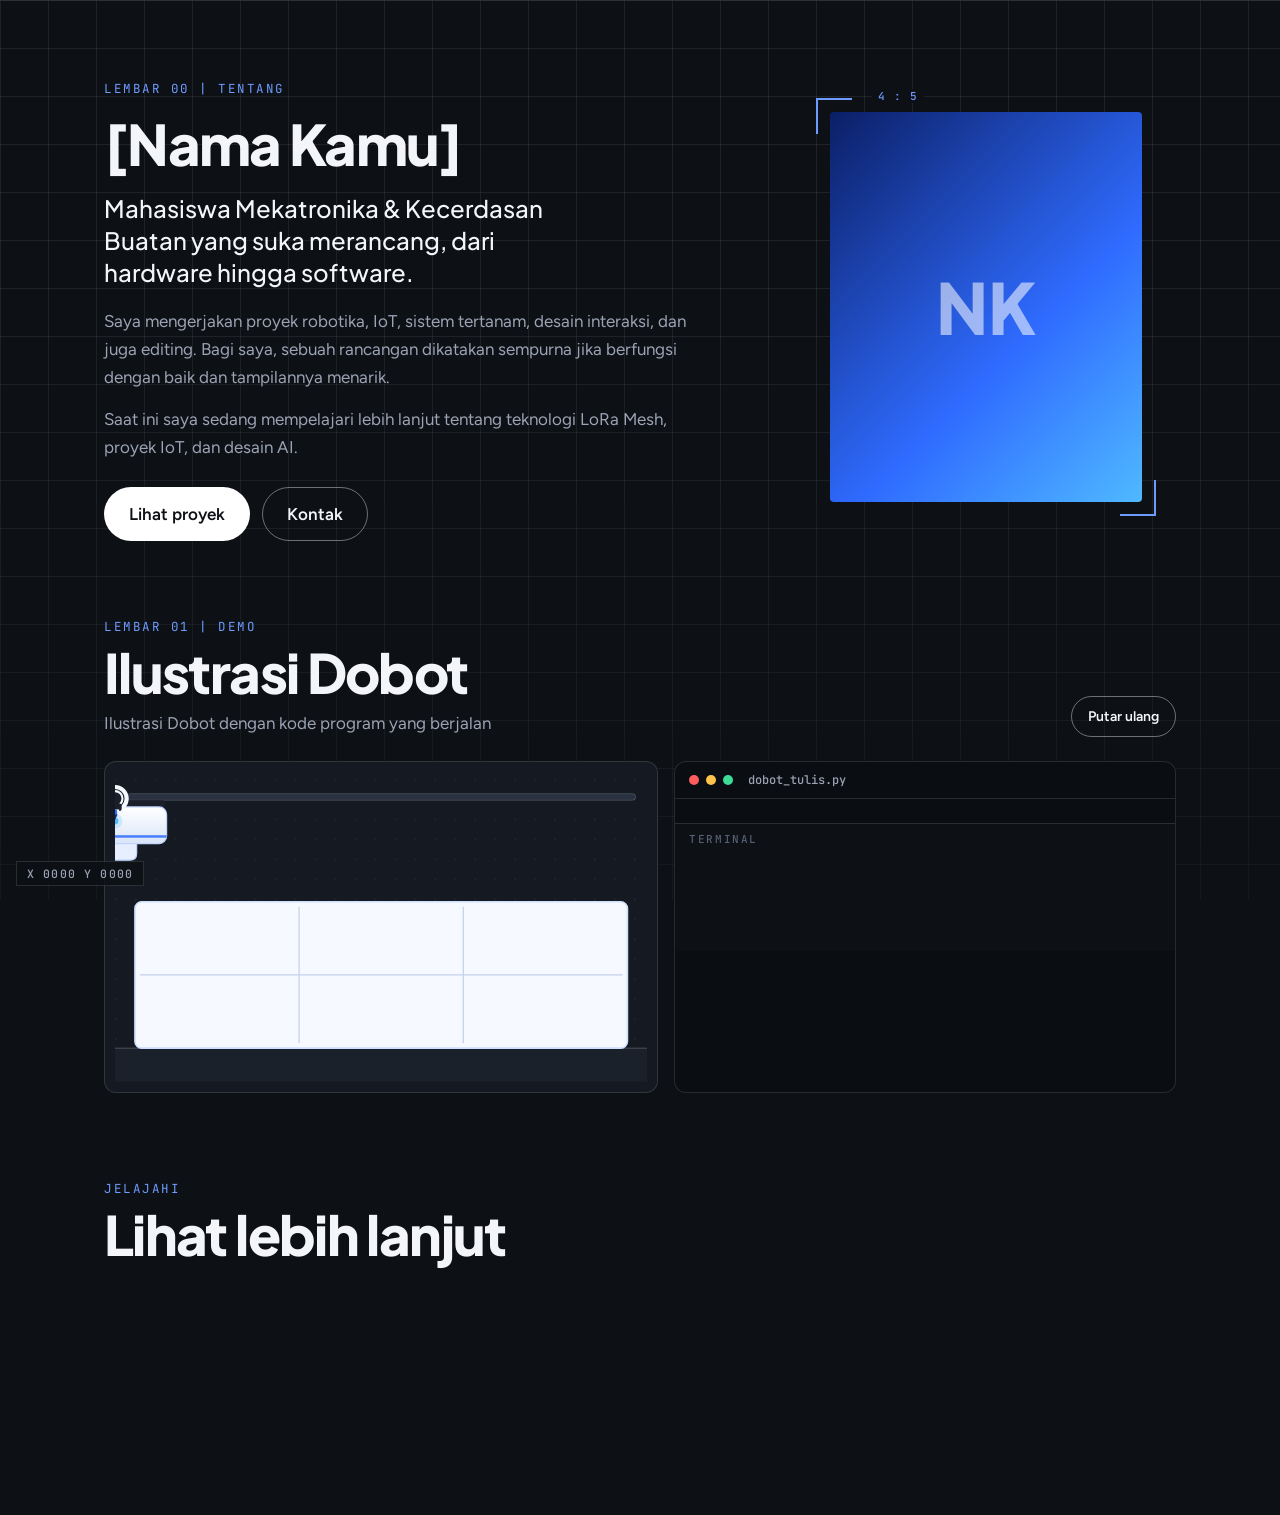
==== index.html @ f5ede6b2 "Add initial HTML structure for portfolio site" ====
<!DOCTYPE html>
<html lang="id">
<head>
<meta charset="utf-8">
<meta name="viewport" content="width=device-width, initial-scale=1">
<meta name="theme-color" content="#0D1015">
<title>Dwiky Jerryan Koryanto Muhammad | Portofolio Mekatronika & Kecerdasan Buatan</title>
<meta name="description" content="Portofolio pribadi mahasiswa Mekatronika dan Kecerdasan Buatan: robotika, IoT, sistem tertanam, dan desain interaksi.">
<link rel="preconnect" href="https://fonts.googleapis.com">
<link rel="preconnect" href="https://fonts.gstatic.com" crossorigin>
<link href="https://fonts.googleapis.com/css2?family=Plus+Jakarta+Sans:wght@500;700;800&family=Figtree:wght@400;500;600&family=JetBrains+Mono:wght@400;500&family=Caveat:wght@500;700&display=swap" rel="stylesheet">
<link rel="stylesheet" href="style.css?v=4">
</head>
<body data-page="home" data-title="Portofolio Mekatronika & Kecerdasan Buatan">
<div class="gridlit" id="gridlit" aria-hidden="true"></div>
<div class="glow" id="glow" aria-hidden="true"></div>

<nav class="nav" id="nav"></nav>

<main>
  <header class="wrap hero" id="top">
    <div>
      <span class="mono">Lembar 00 | Tentang</span>
      <h1 id="hName">[Nama Kamu]</h1>
      <p class="tag">Mahasiswa Mekatronika & Kecerdasan Buatan yang suka merancang, dari hardware hingga software.</p>
      <p class="d">Saya mengerjakan proyek robotika, IoT, sistem tertanam, desain interaksi, dan juga editing. Bagi saya, sebuah rancangan dikatakan sempurna jika berfungsi dengan baik dan tampilannya menarik.</p>
      <p class="d">Saat ini saya sedang mempelajari lebih lanjut tentang teknologi LoRa Mesh, proyek IoT, dan desain AI.</p>
      <div class="btns">
        <a class="b w" href="proyek.html">Lihat proyek</a>
        <a class="b o" href="#kontak">Kontak</a>
        <a class="b o" id="cvBtn" href="#" hidden>Unduh CV</a>
      </div>
    </div>
    <div class="frame">
      <!-- Foto: simpan sebagai foto.jpg -->
      <div class="pic">NK</div>
      <span class="dim t">4 : 5</span>
    </div>
  </header>
  <dl class="sr" id="info" aria-label="Ringkasan profil"></dl>

  <section class="wrap" id="demo" style="padding-top:0">
    <div class="sh">
      <div><span class="mono">Lembar 01 | Demo</span><h2>Ilustrasi Dobot</h2>
      <p class="sub">Ilustrasi Dobot dengan kode program yang berjalan</p></div>
      <div class="acts">
        <button class="b o" type="button" data-m="write">Putar ulang</button>
      </div>
    </div>
    <div class="demo">
      <div class="scene">
        <svg id="sc" viewBox="0 -32 640 372" role="img" aria-label="Animasi Dobot putih-biru di bagian atas yang menurunkan pena dan menulis ringkasan profil pada papan berisi enam kotak">
          <defs id="df"><pattern id="dots" width="24" height="24" patternUnits="userSpaceOnUse"><circle cx="1" cy="1" r="1" fill="rgba(255,255,255,.08)"/></pattern><linearGradient id="bw" x1="0" y1="0" x2="0" y2="1"><stop offset="0" stop-color="#FFFFFF"/><stop offset="1" stop-color="#D9E4F8"/></linearGradient><linearGradient id="aw" x1="0" y1="0" x2="0" y2="1"><stop offset="0" stop-color="#FFFFFF"/><stop offset="1" stop-color="#DCE6F8"/></linearGradient></defs>
          <rect y="-32" width="640" height="332" fill="url(#dots)"/>
          <rect y="300" width="640" height="40" fill="#1B212B"/>
          <line x1="0" y1="300" x2="640" y2="300" stroke="rgba(255,255,255,.28)"/>
          <!-- papan 3 x 2 -->
          <rect x="24" y="124" width="592" height="176" rx="8" fill="#F6F9FF" stroke="#CFE0FF" stroke-width="2"/>
          <path d="M221.3 130V294M418.7 130V294M30 212H610" stroke="#C3D1EC" stroke-width="1.5" fill="none"/>
          <g id="board"></g>
          <!-- Dobot -->
          <rect x="14" y="-6" width="612" height="8" rx="4" fill="#2A3140" stroke="rgba(255,255,255,.18)"/>
          <g id="bd">
            <rect x="-60" y="2" width="120" height="10" rx="3" fill="#1B1F2A"/>
            <rect x="-62" y="10" width="124" height="44" rx="9" fill="url(#bw)" stroke="#BFD5FF" stroke-width="1.5"/>
            <rect x="-62" y="44" width="124" height="3" fill="#2F6BFF" opacity=".85"/>
            <circle cx="0" cy="27" r="4" fill="#4FB9FF"/><circle cx="0" cy="27" r="9" fill="#4FB9FF" opacity=".22"/>
            <path d="M-26 54 H26 V66 Q26 74 18 74 H-18 Q-26 74 -26 66 Z" fill="#E6EEFF" stroke="#BFD5FF" stroke-width="1.5"/>
          </g>
          <g id="arm">
            <line id="a1o" stroke="#AFC4EE" stroke-width="28" stroke-linecap="round"/>
            <line id="a1w" stroke="url(#aw)" stroke-width="24" stroke-linecap="round"/>
            <line id="a1k" stroke="#1B1F2A" stroke-width="9" stroke-linecap="round"/>
            <line id="a2o" stroke="#AFC4EE" stroke-width="26" stroke-linecap="round"/>
            <line id="a2w" stroke="url(#aw)" stroke-width="22" stroke-linecap="round"/>
            <line id="a2k" stroke="#1B1F2A" stroke-width="8" stroke-linecap="round"/>
            <g id="h0"><circle r="15" fill="#1B1F2A" stroke="#F4F8FF" stroke-width="3"/><circle r="5" fill="#2F6BFF"/></g>
            <g id="h1"><circle r="13" fill="#1B1F2A" stroke="#F4F8FF" stroke-width="3"/><circle r="4.5" fill="#2F6BFF"/></g>
          </g>
          <g id="tl">
            <circle r="9" fill="#1B1F2A" stroke="#F4F8FF" stroke-width="2.5"/>
            <rect x="-8" y="6" width="16" height="9" rx="2.5" fill="#1B1F2A"/>
            <rect x="-5" y="13" width="10" height="3" fill="#F4F8FF"/>
            <line x1="0" y1="15" x2="0" y2="19" stroke="#2F6BFF" stroke-width="5" stroke-linecap="round"/>
            <path d="M-3 19 L3 19 L0 26 Z" fill="#12307F"/>
          </g>
        </svg>
      </div>
      <div class="win">
        <div class="wh"><i></i><i></i><i></i><span id="fn">dobot_tulis.py</span></div>
        <pre class="src" id="src" aria-label="Contoh program Dobot"></pre>
        <div class="logh">TERMINAL</div>
        <div class="log" id="lg"></div>
      </div>
    </div>
  </section>

  <section class="wrap" id="jelajah">
    <span class="mono">Jelajahi</span>
    <h2 style="margin-bottom:24px">Lihat lebih lanjut</h2>
    <div class="tzs" id="tz"></div>
  </section>
</main>

<div class="band" id="kontak"></div>
<footer id="foot"></footer>

<div class="xy" id="xy">X 0000  Y 0000</div>

<script src="data.js?v=3"></script>
<script src="app.js?v=4"></script>
</body>
</html>
---- style.css ----
/* Warna */
:root{
  --bg:#0D1015; --panel:#151A22; --panel2:#1B212B; --line:rgba(255,255,255,.12);
  --ink:#F3F5F9; --muted:#9BA3B4; --accent:#6E9BFF;
  --grad:linear-gradient(135deg,#0B1F66,#2F6BFF 60%,#4FB9FF);
  --head:"Plus Jakarta Sans",system-ui,-apple-system,"Segoe UI",sans-serif; --body:"Figtree",system-ui,-apple-system,"Segoe UI",Roboto,sans-serif;
  --mono:"JetBrains Mono",ui-monospace,Menlo,Consolas,monospace;
}
*{box-sizing:border-box}
html{scroll-behavior:smooth;background:var(--bg)}
body{margin:0;color:var(--ink);font:400 17px/1.65 var(--body);background:var(--bg);position:relative}
body::before{content:"";position:fixed;inset:0;pointer-events:none;background-image:linear-gradient(rgba(255,255,255,.075) 1px,transparent 1px),linear-gradient(90deg,rgba(255,255,255,.075) 1px,transparent 1px);background-size:48px 48px;-webkit-mask-image:linear-gradient(#000 35%,rgba(0,0,0,.45));mask-image:linear-gradient(#000 35%,rgba(0,0,0,.45))}
body.lock{overflow:hidden}
a{color:inherit}
button{font:inherit;color:inherit;cursor:pointer}
:focus-visible{outline:3px solid var(--accent);outline-offset:3px;border-radius:4px}
.wrap{position:relative;max-width:1120px;margin:0 auto;padding:0 24px}
.mono{font-family:var(--mono);font-size:12.5px;letter-spacing:.12em;text-transform:uppercase;color:var(--accent)}

/* Navigasi */
.nav{position:sticky;top:0;z-index:20;backdrop-filter:blur(10px);background:rgba(13,16,21,.75);border-bottom:1px solid var(--line)}
.nav .wrap{display:flex;align-items:center;gap:26px;height:62px}
.logo{font:800 1.25rem var(--head);text-decoration:none}
.nav .l{margin-left:auto;display:flex;align-items:center;gap:22px;font-size:14.5px}
.nav .l a{text-decoration:none;color:var(--muted)}
.nav .l a:hover{color:#fff}

/* Tentang */
.hero{display:grid;grid-template-columns:1.25fr .75fr;gap:56px;align-items:center;padding-top:72px;padding-bottom:70px}
.hero h1{font:800 clamp(1.9rem,4.4vw,3.5rem)/1.08 var(--head);letter-spacing:-.03em;overflow-wrap:anywhere;margin:12px 0 18px}
.hero .tag{font:500 clamp(1.15rem,2.2vw,1.5rem)/1.35 var(--head);margin:0 0 18px;max-width:20em}
.hero p.d{color:var(--muted);max-width:36em;margin:0 0 14px}
.btns{display:flex;gap:12px;flex-wrap:wrap;margin-top:26px}
.b{display:inline-block;padding:12px 24px;border-radius:99px;font-weight:600;text-decoration:none;border:1.5px solid transparent}
.b.w{background:#fff;color:#0D1015}
.b.o{border-color:rgba(255,255,255,.4)}
.b:hover{filter:brightness(.9)}
.frame{position:relative;justify-self:center;width:min(100%,340px);padding:14px}
.frame::before,.frame::after{content:"";position:absolute;width:34px;height:34px;border:2px solid var(--accent)}
.frame::before{top:0;left:0;border-right:0;border-bottom:0}
.frame::after{bottom:0;right:0;border-left:0;border-top:0}
.pic{aspect-ratio:4/5;border-radius:4px;background:var(--img,none) center/cover,var(--grad);display:grid;place-items:center;font:800 4.4rem var(--head);color:rgba(255,255,255,.55)}
.dim{position:absolute;font:500 11px var(--mono);letter-spacing:.1em;color:var(--accent);background:var(--bg);padding:0 6px}
.dim.t{top:-9px;left:56px}

/* Ringkasan */
.tb{display:grid;grid-template-columns:repeat(3,1fr);border:1px solid var(--line);margin:0 0 90px;background:var(--panel)}
.tb div{padding:14px 18px;border-right:1px solid var(--line);border-bottom:1px solid var(--line)}
.tb div:nth-child(3n){border-right:0}
.tb div:nth-last-child(-n+3){border-bottom:0}
.tb small{display:block;font:500 11px var(--mono);letter-spacing:.14em;color:var(--accent);text-transform:uppercase}
.tb span{font-weight:500}

section{padding-top:96px}
.sh{display:flex;flex-wrap:wrap;align-items:flex-end;justify-content:space-between;gap:16px;margin-bottom:24px}
h2{font:800 clamp(2.1rem,5vw,3.4rem)/1 var(--head);letter-spacing:-.03em;margin:6px 0 0}
.sub{color:var(--muted);margin:10px 0 0;max-width:34em}

/* Proyek: kotak maksimal 4 kolom */
.grid{display:grid;grid-template-columns:repeat(4,1fr);gap:16px}
.card{display:flex;flex-direction:column;text-align:left;padding:0;background:var(--panel);border:1px solid var(--line);border-radius:10px;overflow:hidden;transition:border-color .2s,transform .2s,box-shadow .2s}
.card:hover,.card:focus-visible{border-color:var(--accent);transform:translateY(-4px);box-shadow:0 16px 32px -16px rgba(0,0,0,.8)}
.th{position:relative;aspect-ratio:4/3;background:var(--img,none) center/cover,var(--panel2);border-bottom:1px solid var(--line);overflow:hidden}
.th.no{background:repeating-linear-gradient(45deg,var(--panel2) 0 10px,#171C25 10px 20px)}
.th.no::after{content:attr(data-n);position:absolute;right:12px;bottom:-4px;font:800 4.2rem/1 var(--head);color:rgba(255,255,255,.08)}
.cb{padding:16px 16px 18px;display:flex;flex-direction:column;gap:2px;flex:1}
.cb .c{font:500 11.5px var(--mono);letter-spacing:.12em;text-transform:uppercase;color:var(--accent)}
.cb .h{font:700 1.2rem/1.25 var(--head);letter-spacing:-.01em}
.cb .sb{color:var(--muted);font-size:14.5px}
.cb .k{margin-top:auto;padding-top:12px;font:500 11.5px var(--mono);letter-spacing:.08em;text-transform:uppercase;color:var(--muted)}


button.b{background:none;color:inherit;cursor:pointer}

/* Dobot */
.demo{display:grid;grid-template-columns:1.05fr .95fr;gap:16px;align-items:stretch}
.scene{background:var(--panel);border:1px solid var(--line);border-radius:12px;padding:10px;display:flex}
.scene svg{display:block;width:100%;height:auto;align-self:center}
.lbl{font:500 10px var(--mono);letter-spacing:.14em;fill:#6B7589}
.win{display:flex;flex-direction:column;background:#0A0D12;border:1px solid var(--line);border-radius:12px;overflow:hidden;min-width:0}
.wh{display:flex;align-items:center;gap:7px;padding:10px 14px;border-bottom:1px solid var(--line);font:500 12px var(--mono);color:var(--muted)}
.wh i{width:10px;height:10px;border-radius:50%;display:block}
.wh i:nth-child(1){background:#FF5D5D}.wh i:nth-child(2){background:#FFC24B}.wh i:nth-child(3){background:#3DDC97}
.wh span{margin-left:8px}
.src{margin:0;padding:12px 0;font:400 12px/1.8 var(--mono);color:#D9DEE9;overflow-x:auto;counter-reset:n;white-space:pre}
.ln{display:block;padding-right:14px;border-left:3px solid transparent;transition:background .2s}
.ln::before{counter-increment:n;content:counter(n);display:inline-block;width:2.4em;text-align:right;margin-right:1em;color:#566075}
.ln.on{background:rgba(47,107,255,.2);border-left-color:#4F86FF}
.ln .k{color:#FF8A6B}.ln .s{color:#7EE0A5}.ln .n{color:#FFD166}.ln .c{color:#6B7589}
.logh{border-top:1px solid var(--line);padding:8px 14px 0;font:500 11px var(--mono);letter-spacing:.14em;color:#566075;background:#0D1015}
.log{padding:2px 14px 12px;font:400 12.5px/1.65 var(--mono);color:#7EE0A5;min-height:8.4em;background:#0D1015;white-space:pre-wrap}
.sr{position:absolute;width:1px;height:1px;margin:0;overflow:hidden;clip:rect(0 0 0 0);white-space:nowrap}
.acts{display:flex;gap:8px;flex-wrap:wrap}
.acts .b{padding:8px 16px;font-size:14px}
.lab{font:500 11px var(--mono);letter-spacing:.12em;fill:#2F6BFF}
.val{font:700 24px "Caveat",cursive;fill:#12307F}
.demo{margin-bottom:80px}
@media (max-width:900px){.demo{grid-template-columns:1fr}}

/* Skill software */
.skills{display:grid;grid-template-columns:repeat(4,1fr);gap:12px}
.skill{display:flex;gap:12px;align-items:center;background:var(--panel);border:1px solid var(--line);border-radius:8px;padding:14px;transition:border-color .2s}
.skill:hover{border-color:var(--accent)}
.ic{flex:none;width:46px;height:46px;border-radius:10px;background:#F1F3F8;display:grid;place-items:center;font:700 13px var(--mono);color:#1A2030;overflow:hidden}
.ic svg{width:32px;height:32px;display:block}
.skill b{display:block;font-weight:600;font-size:15px;line-height:1.3}
.skill span{display:block;color:var(--muted);font-size:13px;line-height:1.35}

/* Sertifikat */
.certs{display:grid;grid-template-columns:repeat(auto-fit,minmax(240px,1fr));gap:14px}
.cert{display:flex;flex-direction:column;gap:2px;padding:18px;border:1px solid var(--line);border-radius:8px;background:var(--panel);text-decoration:none;transition:border-color .2s,transform .2s}
.cert:hover{border-color:var(--accent);transform:translateY(-3px)}
.cert b{font:700 1.1rem/1.3 var(--head)}
.cert span{color:var(--muted);font-size:15px}
.filt{display:flex;flex-wrap:wrap;gap:8px;margin:0 0 20px}
.filt button{font:500 13px var(--mono);letter-spacing:.04em;padding:8px 14px;border-radius:999px;border:1px solid var(--line);background:transparent;color:var(--muted);cursor:pointer;transition:all .2s}
.filt button:hover{border-color:var(--accent);color:#fff}
.filt button.on{background:var(--accent);border-color:var(--accent);color:#06142e}
.filt button i{font-style:normal;opacity:.65;margin-left:6px}
div.cert{cursor:default}div.cert:hover{transform:none}
.cert .th{aspect-ratio:4/3;margin:-18px -18px 14px;border-radius:8px 8px 0 0;overflow:hidden;background:#0A0D12;border-bottom:1px solid var(--line);display:grid;place-items:center}
.cert .th img{width:100%;height:100%;object-fit:contain;display:block;transition:transform .3s}
.cert:hover .th img{transform:scale(1.04)}
.lb{position:fixed;inset:0;z-index:100;display:none;place-items:center;padding:24px;background:rgba(5,7,10,.88);cursor:zoom-out}
.lb.on{display:grid}
.lb img{max-width:100%;max-height:88vh;border-radius:8px;box-shadow:0 20px 60px rgba(0,0,0,.6)}
.lb a{position:absolute;bottom:20px;left:50%;transform:translateX(-50%);color:#fff;font:500 13px var(--mono);letter-spacing:.08em;text-decoration:underline}
.cert em{font:500 12px var(--mono);font-style:normal;color:var(--accent);margin-top:10px;letter-spacing:.08em}

/* Kontak */
.band{margin:100px auto 0;max-width:1120px;padding:0 24px}
.band .in{border-radius:20px;background:var(--grad);padding:64px 32px;text-align:center}
.band h2{margin:0 auto 12px;max-width:14em;font-size:clamp(1.75rem,7vw,3.4rem);overflow-wrap:anywhere;hyphens:auto}
.band p{color:rgba(255,255,255,.85);margin:0 auto 26px;max-width:30em}
.mail{display:inline-block;font:700 clamp(1.2rem,3.4vw,2rem) var(--head);text-decoration:none;background:#fff;color:#0A1640;padding:14px 30px;border-radius:99px}
.mail:hover{filter:brightness(.92)}
.mail{max-width:100%;overflow-wrap:anywhere}
h1,h2,h3{overflow-wrap:break-word}
@media (max-width:480px){.band .in{padding:48px 20px}.mail{padding:12px 20px}}
.soc{display:flex;gap:10px 24px;justify-content:center;flex-wrap:wrap;margin-top:26px}

footer{position:relative;padding:40px 24px 90px;text-align:center;color:var(--muted);font-size:14px}

.xy{position:fixed;left:16px;bottom:14px;z-index:18;font:500 11.5px var(--mono);letter-spacing:.1em;color:var(--muted);background:rgba(13,16,21,.8);border:1px solid var(--line);padding:4px 10px;pointer-events:none}
@media (hover:none){.xy{display:none}}

/* Detail proyek */
dialog{width:min(720px,94vw);max-height:92vh;overflow:auto;padding:0;border:1px solid var(--line);border-radius:12px;background:#12161D;color:var(--ink);box-shadow:0 30px 80px rgba(0,0,0,.7)}
dialog::backdrop{background:rgba(3,5,9,.8)}
.ban{position:relative;aspect-ratio:16/7;display:flex;align-items:flex-end;padding:22px 26px;background:linear-gradient(to top,#12161D 4%,transparent 70%),var(--img,none) center/cover,repeating-linear-gradient(45deg,var(--panel2) 0 10px,#171C25 10px 20px)}
.ban h3{font:800 clamp(2rem,6vw,3rem)/1 var(--head);letter-spacing:-.03em;margin:0}
.x{position:absolute;top:12px;right:12px;width:38px;height:38px;border-radius:50%;border:1px solid var(--line);background:rgba(13,16,21,.8);font-size:1.3rem;line-height:1}
.db{padding:8px 26px 28px}
.db p.t{color:#D3D9E6;margin:6px 0 20px}
.ls{display:flex;gap:10px;flex-wrap:wrap}

@media (max-width:1000px){.grid,.skills{grid-template-columns:repeat(3,1fr)}}
@media (max-width:820px){
  .hero{grid-template-columns:1fr;padding-top:44px;gap:40px}
  .frame{order:-1;width:min(70%,260px);justify-self:start}
  .tb{grid-template-columns:1fr 1fr}
  .tb div:nth-child(3n){border-right:1px solid var(--line)}
  .tb div:nth-child(2n){border-right:0}
  .tb div:nth-last-child(-n+3){border-bottom:1px solid var(--line)}
  .tb div:nth-last-child(-n+2){border-bottom:0}
  .nav .wrap{height:auto;flex-wrap:wrap;gap:6px 14px;padding-top:10px;padding-bottom:8px}
  .nav .l{order:3;width:100%;margin-left:0;gap:14px;font-size:13.5px;overflow-x:auto;white-space:nowrap;padding-bottom:4px;scrollbar-width:none}
  .nav .l::-webkit-scrollbar{display:none}
}
@media (max-width:720px){.grid,.skills{grid-template-columns:repeat(2,1fr)}}
@media (max-width:480px){.grid,.skills{grid-template-columns:1fr}}
@media (prefers-reduced-motion:reduce){*{transition:none!important}html{scroll-behavior:auto}}

/* Efek hover cahaya */
.glow{position:fixed;left:0;top:0;width:280px;height:280px;margin:-140px 0 0 -140px;border-radius:50%;pointer-events:none;z-index:0;opacity:0;transition:opacity .2s;background:radial-gradient(circle,rgba(79,134,255,.22),rgba(47,107,255,.06) 50%,transparent 70%);will-change:transform}
.glow.on{opacity:1}
.gridlit{position:fixed;inset:0;pointer-events:none;z-index:0;opacity:0;transition:opacity .2s;background-image:linear-gradient(rgba(130,170,255,.28) 1px,transparent 1px),linear-gradient(90deg,rgba(130,170,255,.28) 1px,transparent 1px);background-size:48px 48px;-webkit-mask-image:radial-gradient(circle 150px at var(--gx,50%) var(--gy,50%),#000,transparent);mask-image:radial-gradient(circle 150px at var(--gx,50%) var(--gy,50%),#000,transparent)}
.gridlit.on{opacity:1}
.card,.skill,.scene,.win{--mx:50%;--my:50%;position:relative}
.card:hover,.skill:hover,.scene:hover,.win:hover{background:radial-gradient(circle 130px at var(--mx) var(--my),rgba(110,155,255,.18),transparent 75%),var(--panel2);border-color:rgba(110,155,255,.55)}
.win:hover{background:radial-gradient(circle 130px at var(--mx) var(--my),rgba(110,155,255,.16),transparent 75%),#0A0D12}
.b{--mx:50%;--my:50%}
.b:hover{box-shadow:0 0 0 1px rgba(110,155,255,.5),0 0 22px rgba(79,134,255,.35)}
@media (hover:none),(prefers-reduced-motion:reduce){.glow,.gridlit{display:none}}

/* Halaman terpisah */
.nav .l a.on{color:#fff;box-shadow:0 2px 0 var(--accent)}
.pg{padding-top:56px;min-height:62vh}
.pg .sh{margin-bottom:28px}
.tzs{display:grid;grid-template-columns:repeat(3,1fr);gap:14px}
.tz{display:flex;flex-direction:column;gap:6px;padding:24px;border:1px solid var(--line);border-radius:10px;background:var(--panel);text-decoration:none;transition:border-color .2s,transform .2s;--mx:50%;--my:50%;position:relative}
.tz:hover{border-color:rgba(110,155,255,.55);transform:translateY(-3px);background:radial-gradient(circle 130px at var(--mx) var(--my),rgba(110,155,255,.18),transparent 75%),var(--panel2)}
.tz .n{font:800 2.6rem/1 var(--head);letter-spacing:-.03em}
.tz b{font:700 1.15rem var(--head)}
.tz span{color:var(--muted);font-size:15px}
.tz em{font:500 12px var(--mono);font-style:normal;color:var(--accent);margin-top:12px;letter-spacing:.08em}
@media (max-width:720px){.tzs{grid-template-columns:1fr}}

/* Pratinjau sertifikat PDF */
.cert .th.pdf{aspect-ratio:4/2.2;background:linear-gradient(135deg,#1B212B,#12161D)}
.cert .th.pdf b{font:700 1.3rem var(--mono);letter-spacing:.2em;color:var(--accent);border:1.5px solid var(--accent);padding:6px 14px;border-radius:6px;margin:0}
.lb iframe{width:min(960px,100%);height:86vh;border:0;border-radius:8px;background:#fff;box-shadow:0 20px 60px rgba(0,0,0,.6)}
.lb iframe[hidden],.lb img[hidden]{display:none}
.lb .lx{position:absolute;top:14px;right:18px;width:42px;height:42px;border-radius:50%;border:1px solid rgba(255,255,255,.3);background:rgba(20,24,32,.8);color:#fff;font-size:26px;line-height:1;cursor:pointer}
.lb .lx:hover{border-color:var(--accent)}

[hidden]{display:none!important}

/* Tombol Kontak */
.nav .l a.go{background:transparent;color:var(--ink);border:1px solid var(--line);font-weight:600;font-size:14px;padding:7px 18px;border-radius:99px;transition:border-color .2s,color .2s}
.nav .l a.go:hover{color:#fff;border-color:var(--accent)}
@media (max-width:480px){.nav .l a.go{padding:6px 13px;font-size:13px}}
@media (max-width:380px){.nav .l{gap:10px;font-size:13px}.nav .l a.go{padding:6px 11px}}

/* Kelompok skill */
.sg{display:flex;align-items:baseline;gap:10px;margin:34px 0 14px;font:700 1.15rem var(--head);letter-spacing:-.01em}
.sg:first-child{margin-top:8px}
.sg i{font:500 12px var(--mono);font-style:normal;color:var(--muted)}

/* Ikon aplikasi */
.ic.fill{background:none}
.ic.fill svg{width:100%;height:100%}
/* Ikon sosial */
.soc{gap:14px}
.soc a{--t:#1B212B;width:52px;height:52px;border-radius:13px;display:grid;place-items:center;background:#1B212B;border:1px solid rgba(255,255,255,.14);color:#D5DAE4;text-decoration:none;transition:background .2s,color .2s,transform .2s,--t .2s}
.soc a svg{width:24px;height:24px;display:block}
.soc a:hover{--t:#fff;background:#fff;color:#0D1015;transform:translateY(-3px)}
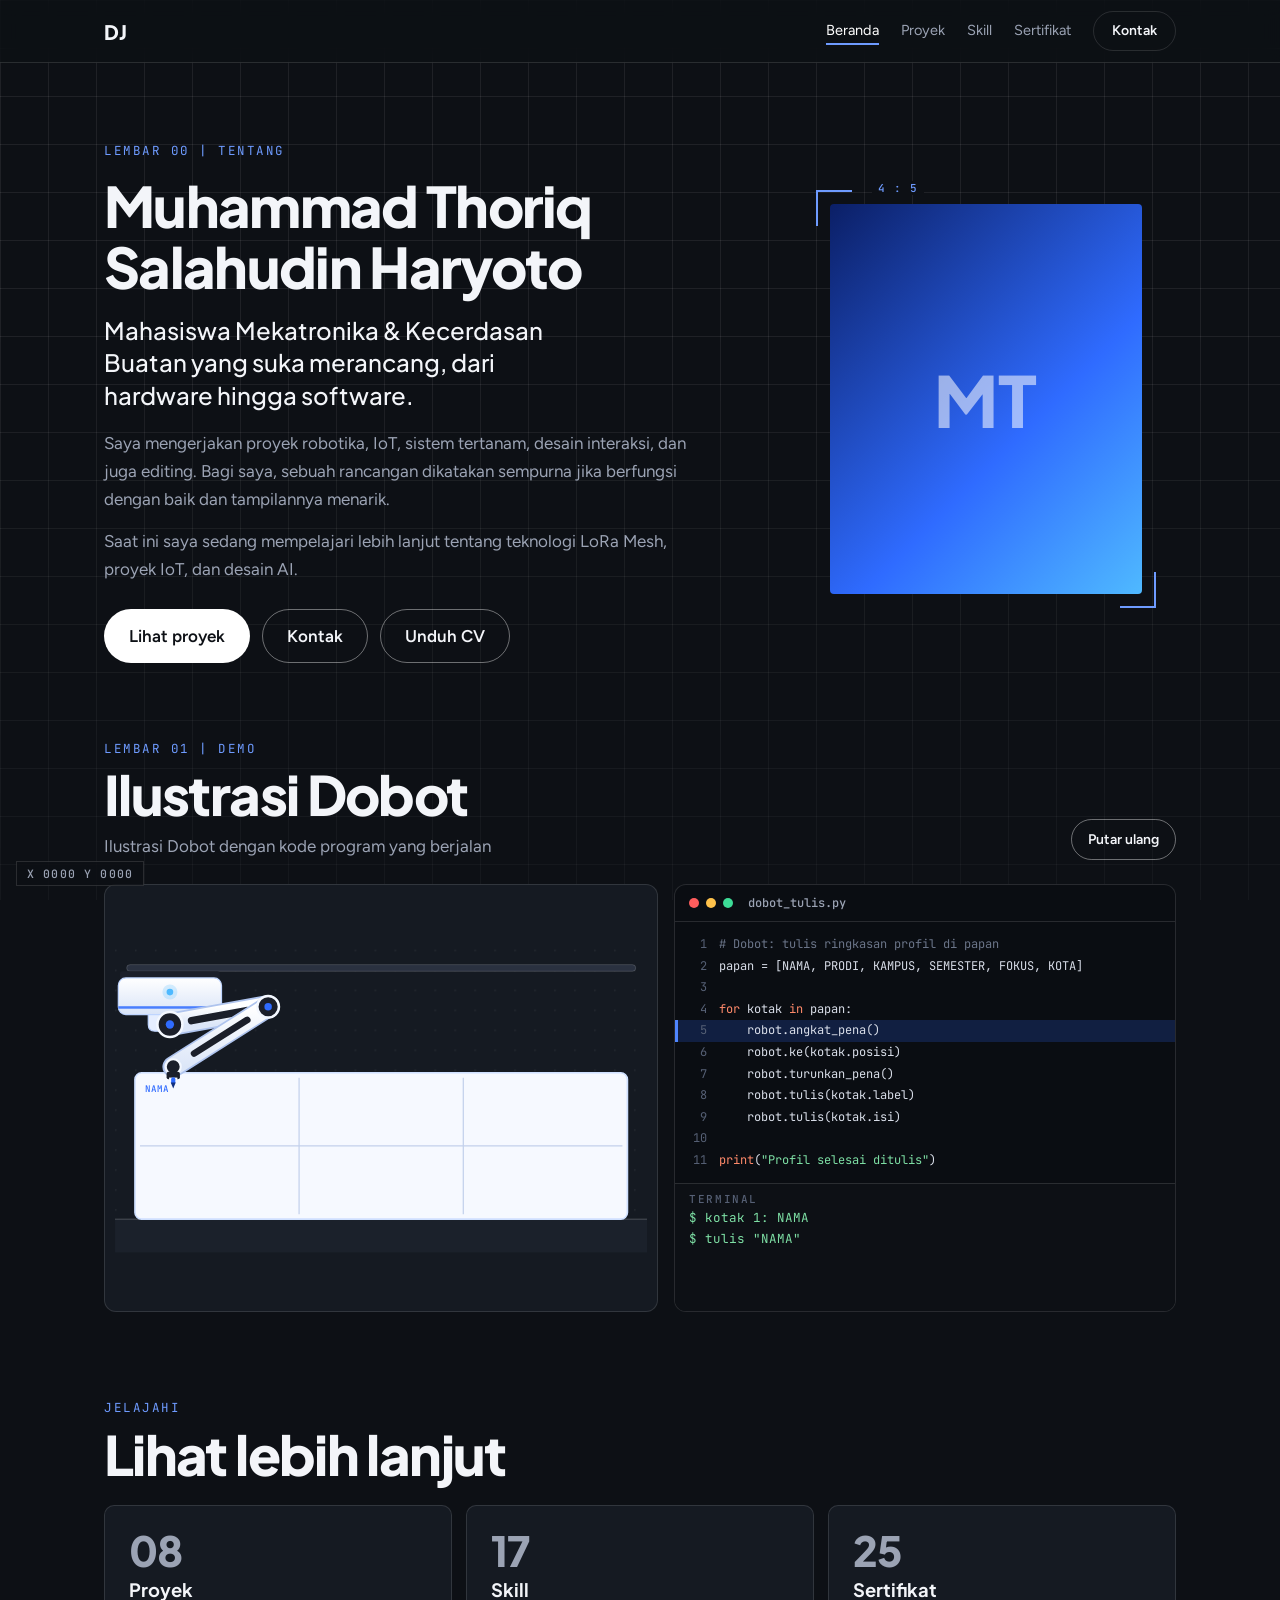
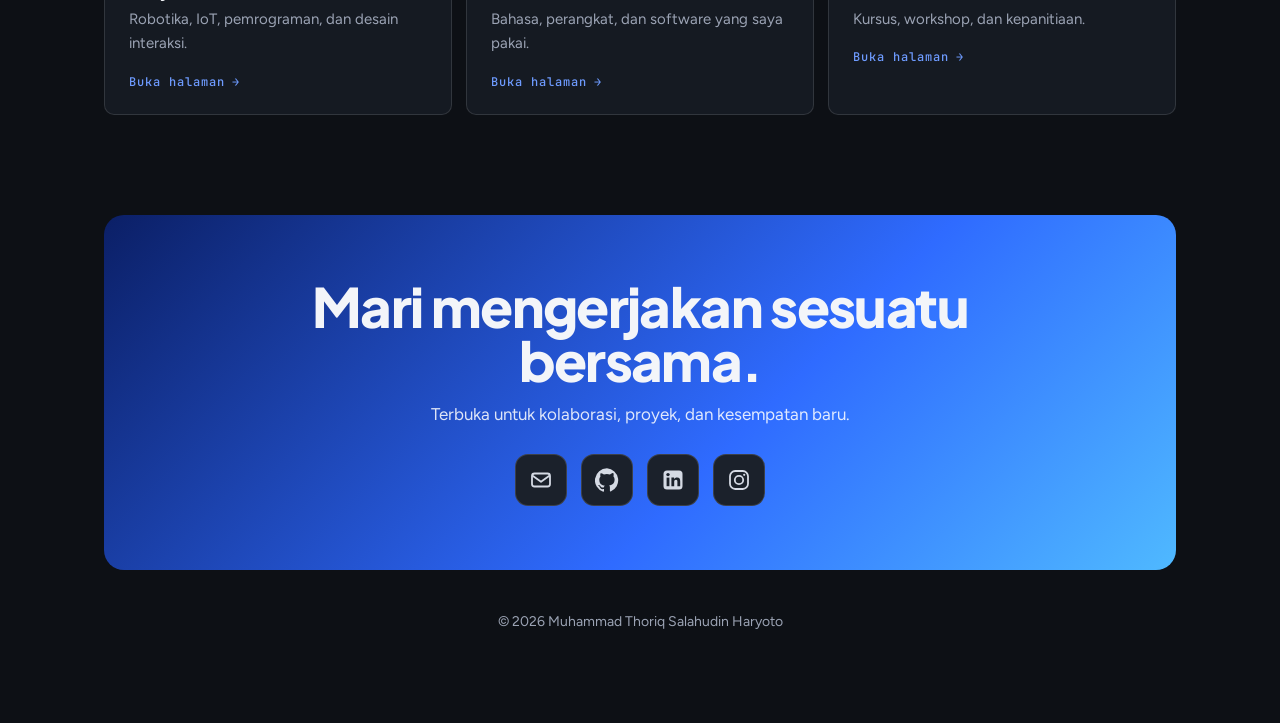
==== commit 53f4912a: "Update page title in index.html" ====
--- a/index.html
+++ b/index.html
@@ -4,7 +4,7 @@
 <meta charset="utf-8">
 <meta name="viewport" content="width=device-width, initial-scale=1">
 <meta name="theme-color" content="#0D1015">
-<title>Dwiky Jerryan Koryanto Muhammad | Portofolio Mekatronika & Kecerdasan Buatan</title>
+<title>Muhammad Thoriq Haryoto | Portofolio Mekatronika & Kecerdasan Buatan</title>
 <meta name="description" content="Portofolio pribadi mahasiswa Mekatronika dan Kecerdasan Buatan: robotika, IoT, sistem tertanam, dan desain interaksi.">
 <link rel="preconnect" href="https://fonts.googleapis.com">
 <link rel="preconnect" href="https://fonts.gstatic.com" crossorigin>
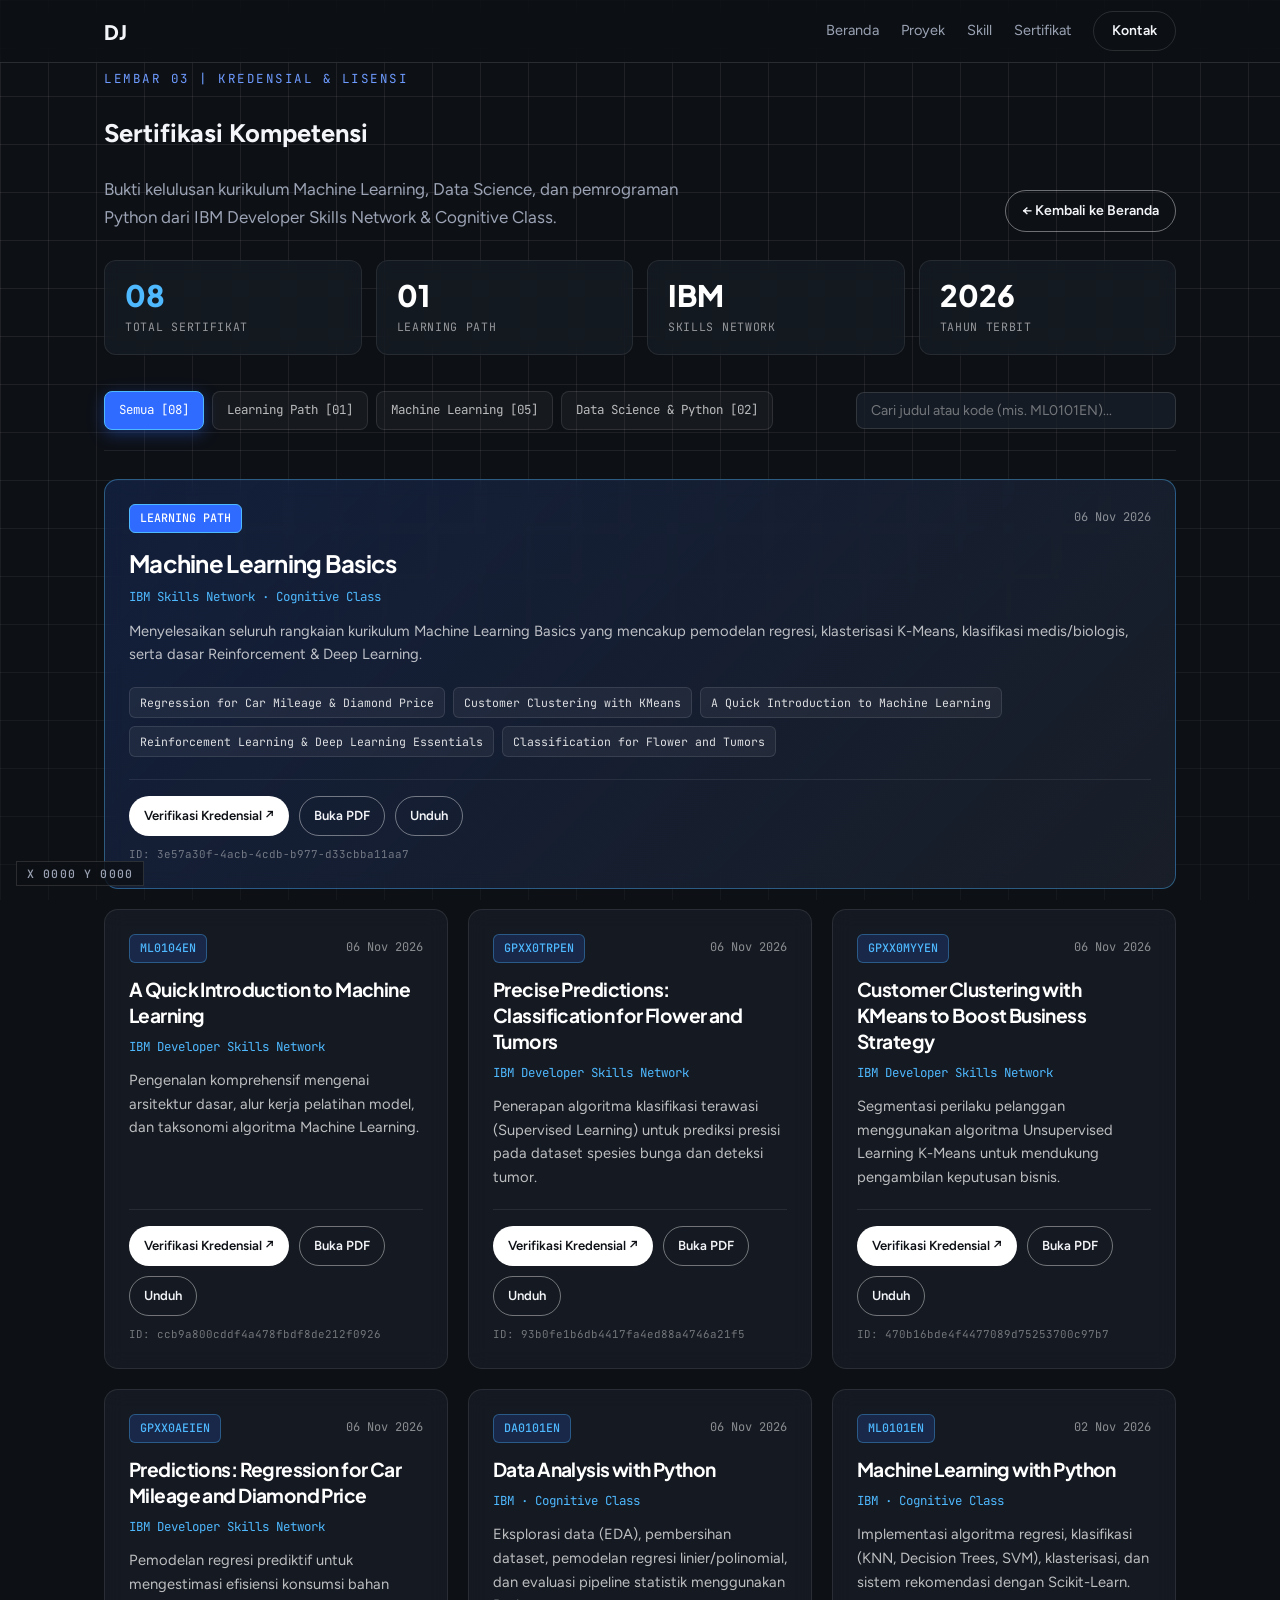
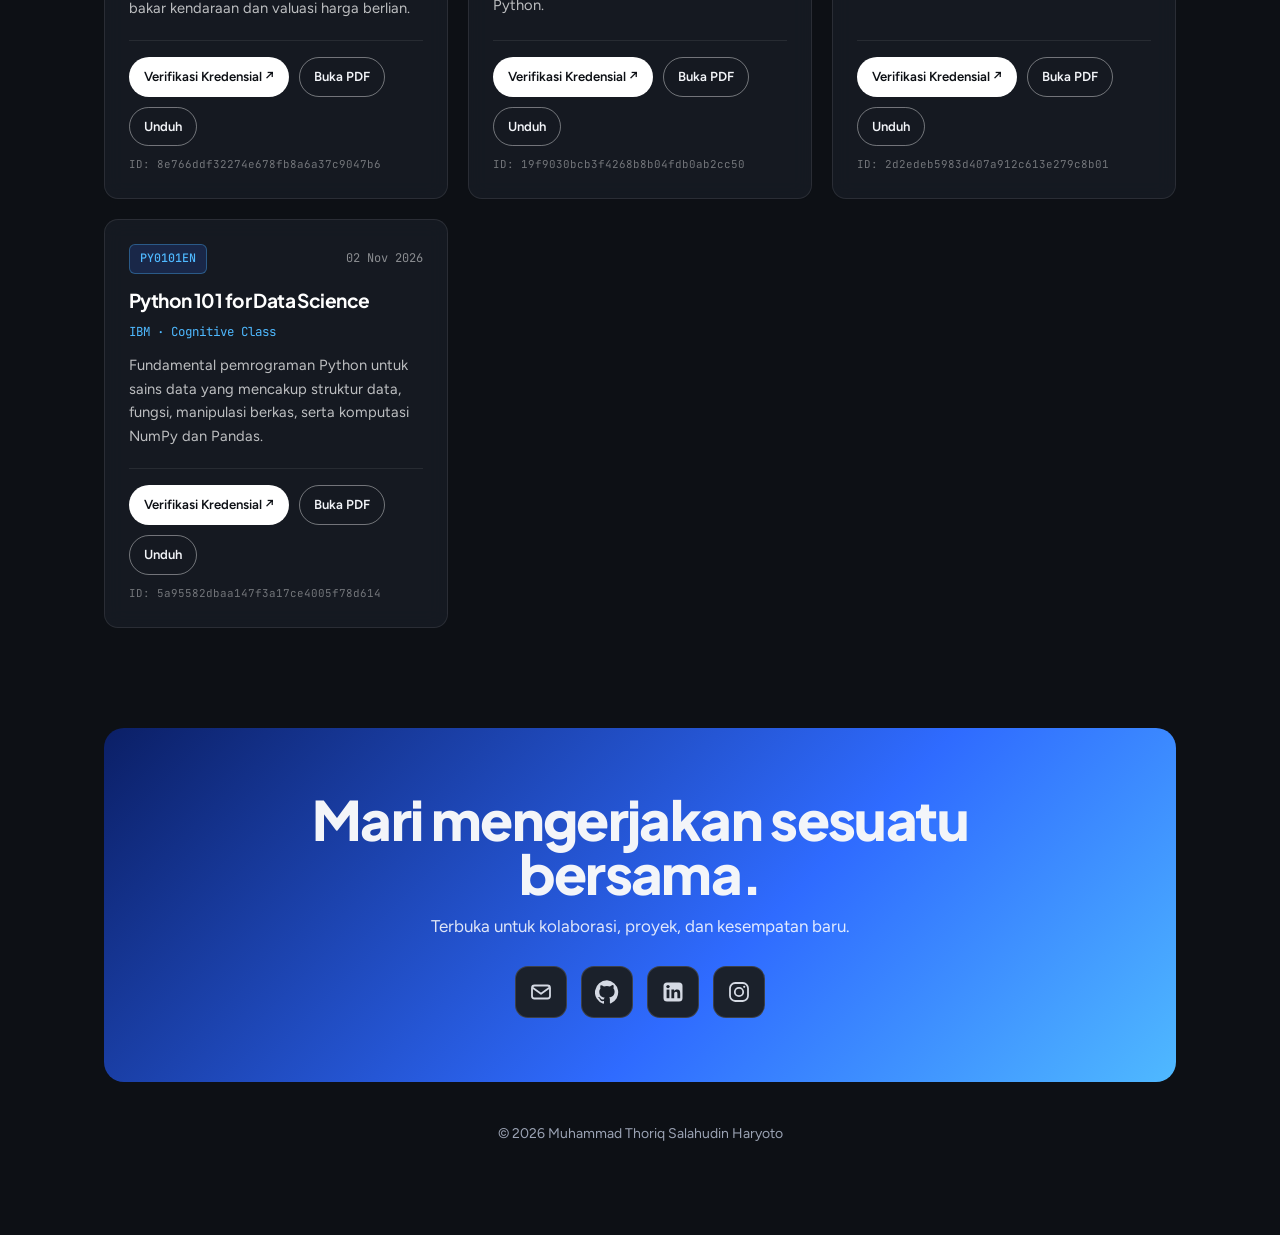
==== commit 6628a042: "Update index.html" ====
--- a/index.html
+++ b/index.html
@@ -4,104 +4,383 @@
 <meta charset="utf-8">
 <meta name="viewport" content="width=device-width, initial-scale=1">
 <meta name="theme-color" content="#0D1015">
-<title>Muhammad Thoriq Haryoto | Portofolio Mekatronika & Kecerdasan Buatan</title>
-<meta name="description" content="Portofolio pribadi mahasiswa Mekatronika dan Kecerdasan Buatan: robotika, IoT, sistem tertanam, dan desain interaksi.">
+<title>Sertifikasi | Muhammad Thoriq Salahudin Haryoto</title>
+<meta name="description" content="Daftar lisensi dan sertifikasi resmi Muhammad Thoriq Salahudin Haryoto di bidang Machine Learning, Data Science, dan Python.">
 <link rel="preconnect" href="https://fonts.googleapis.com">
 <link rel="preconnect" href="https://fonts.gstatic.com" crossorigin>
 <link href="https://fonts.googleapis.com/css2?family=Plus+Jakarta+Sans:wght@500;700;800&family=Figtree:wght@400;500;600&family=JetBrains+Mono:wght@400;500&family=Caveat:wght@500;700&display=swap" rel="stylesheet">
 <link rel="stylesheet" href="style.css?v=4">
+<style>
+  /* Styling tambahan khusus halaman Sertifikasi yang menyatu dengan style.css */
+  .cert-stats {
+    display: grid;
+    grid-template-columns: repeat(auto-fit, minmax(170px, 1fr));
+    gap: 14px;
+    margin: 28px 0 36px;
+  }
+  .stat-box {
+    background: rgba(27, 33, 43, 0.55);
+    border: 1px solid rgba(255, 255, 255, 0.08);
+    border-radius: 12px;
+    padding: 18px 20px;
+    backdrop-filter: blur(8px);
+    transition: border-color 0.25s ease, transform 0.25s ease;
+  }
+  .stat-box:hover {
+    border-color: rgba(79, 185, 255, 0.35);
+    transform: translateY(-2px);
+  }
+  .stat-num {
+    font-family: 'Plus Jakarta Sans', sans-serif;
+    font-size: 1.85rem;
+    font-weight: 800;
+    color: #FFFFFF;
+    line-height: 1.1;
+    margin-bottom: 6px;
+  }
+  .stat-num.accent { color: #4FB9FF; }
+  .stat-lbl {
+    font-family: 'JetBrains Mono', monospace;
+    font-size: 0.72rem;
+    color: rgba(255, 255, 255, 0.55);
+    text-transform: uppercase;
+    letter-spacing: 0.06em;
+  }
+
+  /* Toolbar Filter & Pencarian */
+  .cert-toolbar {
+    display: flex;
+    flex-wrap: wrap;
+    align-items: center;
+    justify-content: space-between;
+    gap: 16px;
+    margin-bottom: 28px;
+    padding-bottom: 20px;
+    border-bottom: 1px solid rgba(255, 255, 255, 0.08);
+  }
+  .filter-group {
+    display: flex;
+    flex-wrap: wrap;
+    gap: 8px;
+  }
+  .f-btn {
+    font-family: 'JetBrains Mono', monospace;
+    font-size: 0.78rem;
+    padding: 8px 14px;
+    border-radius: 8px;
+    background: rgba(255, 255, 255, 0.04);
+    border: 1px solid rgba(255, 255, 255, 0.1);
+    color: rgba(255, 255, 255, 0.7);
+    cursor: pointer;
+    transition: all 0.2s ease;
+  }
+  .f-btn:hover {
+    background: rgba(255, 255, 255, 0.08);
+    color: #FFFFFF;
+  }
+  .f-btn.active {
+    background: #2F6BFF;
+    border-color: #4FB9FF;
+    color: #FFFFFF;
+    box-shadow: 0 4px 16px rgba(47, 107, 255, 0.35);
+  }
+  .search-box {
+    position: relative;
+    flex: 1;
+    min-width: 240px;
+    max-width: 320px;
+  }
+  .search-box input {
+    width: 100%;
+    box-sizing: border-box;
+    background: rgba(27, 33, 43, 0.7);
+    border: 1px solid rgba(255, 255, 255, 0.12);
+    border-radius: 8px;
+    padding: 9px 14px;
+    color: #FFFFFF;
+    font-family: 'Figtree', sans-serif;
+    font-size: 0.88rem;
+    outline: none;
+    transition: border-color 0.2s ease;
+  }
+  .search-box input:focus {
+    border-color: #4FB9FF;
+  }
+  .search-box input::placeholder {
+    color: rgba(255, 255, 255, 0.4);
+  }
+
+  /* Grid Kartu Sertifikat */
+  .cert-grid {
+    display: grid;
+    grid-template-columns: repeat(auto-fill, minmax(320px, 1fr));
+    gap: 20px;
+  }
+  .cert-card {
+    background: rgba(27, 33, 43, 0.6);
+    border: 1px solid rgba(255, 255, 255, 0.09);
+    border-radius: 14px;
+    padding: 24px;
+    display: flex;
+    flex-direction: column;
+    justify-content: space-between;
+    position: relative;
+    overflow: hidden;
+    backdrop-filter: blur(10px);
+    transition: transform 0.28s ease, border-color 0.28s ease, box-shadow 0.28s ease;
+  }
+  .cert-card:hover {
+    transform: translateY(-5px);
+    border-color: rgba(79, 185, 255, 0.45);
+    box-shadow: 0 16px 36px -12px rgba(18, 48, 127, 0.5);
+  }
+  .cert-card.featured {
+    grid-column: 1 / -1;
+    background: linear-gradient(135deg, rgba(47, 107, 255, 0.16) 0%, rgba(27, 33, 43, 0.85) 100%);
+    border-color: rgba(79, 185, 255, 0.4);
+  }
+  .cert-top {
+    display: flex;
+    align-items: center;
+    justify-content: space-between;
+    gap: 10px;
+    margin-bottom: 14px;
+  }
+  .cert-badge {
+    font-family: 'JetBrains Mono', monospace;
+    font-size: 0.73rem;
+    font-weight: 500;
+    padding: 4px 10px;
+    border-radius: 6px;
+    background: rgba(47, 107, 255, 0.18);
+    border: 1px solid rgba(79, 185, 255, 0.35);
+    color: #4FB9FF;
+  }
+  .cert-card.featured .cert-badge {
+    background: #2F6BFF;
+    color: #FFFFFF;
+    border-color: #4FB9FF;
+  }
+  .cert-date {
+    font-family: 'JetBrains Mono', monospace;
+    font-size: 0.75rem;
+    color: rgba(255, 255, 255, 0.5);
+  }
+  .cert-title {
+    font-family: 'Plus Jakarta Sans', sans-serif;
+    font-size: 1.2rem;
+    font-weight: 700;
+    color: #FFFFFF;
+    margin: 0 0 8px 0;
+    line-height: 1.35;
+  }
+  .cert-card.featured .cert-title {
+    font-size: 1.5rem;
+  }
+  .cert-issuer {
+    font-family: 'JetBrains Mono', monospace;
+    font-size: 0.78rem;
+    color: #4FB9FF;
+    margin: 0 0 12px 0;
+  }
+  .cert-desc {
+    font-family: 'Figtree', sans-serif;
+    font-size: 0.92rem;
+    color: rgba(255, 255, 255, 0.72);
+    line-height: 1.6;
+    margin: 0 0 20px 0;
+  }
+  .cert-courses {
+    display: flex;
+    flex-wrap: wrap;
+    gap: 8px;
+    margin-bottom: 22px;
+  }
+  .course-pill {
+    font-family: 'JetBrains Mono', monospace;
+    font-size: 0.72rem;
+    padding: 5px 10px;
+    border-radius: 6px;
+    background: rgba(255, 255, 255, 0.05);
+    border: 1px solid rgba(255, 255, 255, 0.1);
+    color: rgba(255, 255, 255, 0.85);
+  }
+  .cert-foot {
+    border-top: 1px solid rgba(255, 255, 255, 0.08);
+    padding-top: 16px;
+    margin-top: auto;
+  }
+  .cert-actions {
+    display: flex;
+    flex-wrap: wrap;
+    gap: 10px;
+    margin-bottom: 10px;
+  }
+  .cert-actions .b {
+    font-size: 0.82rem;
+    padding: 8px 14px;
+    cursor: pointer;
+  }
+  .cert-id {
+    font-family: 'JetBrains Mono', monospace;
+    font-size: 0.68rem;
+    color: rgba(255, 255, 255, 0.4);
+    word-break: break-all;
+  }
+
+  /* Modal Pratinjau PDF bergaya jendela kode (.win) */
+  .pdf-modal {
+    position: fixed;
+    inset: 0;
+    z-index: 999;
+    background: rgba(13, 16, 21, 0.85);
+    backdrop-filter: blur(8px);
+    display: none;
+    align-items: center;
+    justify-content: center;
+    padding: 20px;
+  }
+  .pdf-modal.open {
+    display: flex;
+  }
+  .pdf-win {
+    width: 100%;
+    max-width: 960px;
+    height: 85vh;
+    background: #1B212B;
+    border: 1px solid rgba(255, 255, 255, 0.15);
+    border-radius: 12px;
+    display: flex;
+    flex-direction: column;
+    overflow: hidden;
+    box-shadow: 0 24px 60px rgba(0, 0, 0, 0.6);
+  }
+  .pdf-wh {
+    display: flex;
+    align-items: center;
+    justify-content: space-between;
+    padding: 12px 16px;
+    background: #12161E;
+    border-bottom: 1px solid rgba(255, 255, 255, 0.08);
+  }
+  .pdf-wh-left {
+    display: flex;
+    align-items: center;
+    gap: 8px;
+    overflow: hidden;
+  }
+  .pdf-wh-left i {
+    width: 10px;
+    height: 10px;
+    border-radius: 50%;
+    display: inline-block;
+    background: rgba(255, 255, 255, 0.2);
+  }
+  .pdf-wh-left i:nth-child(1) { background: #FF5F56; }
+  .pdf-wh-left i:nth-child(2) { background: #FFBD2E; }
+  .pdf-wh-left i:nth-child(3) { background: #27C93F; }
+  .pdf-fn {
+    font-family: 'JetBrains Mono', monospace;
+    font-size: 0.8rem;
+    color: rgba(255, 255, 255, 0.85);
+    margin-left: 8px;
+    white-space: nowrap;
+    overflow: hidden;
+    text-overflow: ellipsis;
+  }
+  .pdf-close {
+    font-family: 'JetBrains Mono', monospace;
+    font-size: 0.75rem;
+    background: rgba(255, 255, 255, 0.08);
+    border: 1px solid rgba(255, 255, 255, 0.15);
+    color: #FFFFFF;
+    padding: 5px 12px;
+    border-radius: 6px;
+    cursor: pointer;
+  }
+  .pdf-close:hover {
+    background: rgba(255, 95, 86, 0.25);
+    border-color: #FF5F56;
+  }
+  .pdf-frame {
+    flex: 1;
+    width: 100%;
+    border: 0;
+    background: #0D1015;
+  }
+</style>
 </head>
-<body data-page="home" data-title="Portofolio Mekatronika & Kecerdasan Buatan">
+<body data-page="sertifikasi" data-title="Sertifikasi & Lisensi Resmi">
 <div class="gridlit" id="gridlit" aria-hidden="true"></div>
 <div class="glow" id="glow" aria-hidden="true"></div>
 
 <nav class="nav" id="nav"></nav>
 
 <main>
-  <header class="wrap hero" id="top">
-    <div>
-      <span class="mono">Lembar 00 | Tentang</span>
-      <h1 id="hName">[Nama Kamu]</h1>
-      <p class="tag">Mahasiswa Mekatronika & Kecerdasan Buatan yang suka merancang, dari hardware hingga software.</p>
-      <p class="d">Saya mengerjakan proyek robotika, IoT, sistem tertanam, desain interaksi, dan juga editing. Bagi saya, sebuah rancangan dikatakan sempurna jika berfungsi dengan baik dan tampilannya menarik.</p>
-      <p class="d">Saat ini saya sedang mempelajari lebih lanjut tentang teknologi LoRa Mesh, proyek IoT, dan desain AI.</p>
-      <div class="btns">
-        <a class="b w" href="proyek.html">Lihat proyek</a>
-        <a class="b o" href="#kontak">Kontak</a>
-        <a class="b o" id="cvBtn" href="#" hidden>Unduh CV</a>
+  <section class="wrap" id="top">
+    <div class="sh">
+      <div>
+        <span class="mono">Lembar 03 | Kredensial & Lisensi</span>
+        <h1>Sertifikasi Kompetensi</h1>
+        <p class="sub">Bukti kelulusan kurikulum Machine Learning, Data Science, dan pemrograman Python dari IBM Developer Skills Network & Cognitive Class.</p>
+      </div>
+      <div class="acts">
+        <a class="b o" href="index.html">← Kembali ke Beranda</a>
       </div>
     </div>
-    <div class="frame">
-      <!-- Foto: simpan sebagai foto.jpg -->
-      <div class="pic">NK</div>
-      <span class="dim t">4 : 5</span>
+
+    <!-- Ringkasan Statistik -->
+    <div class="cert-stats" aria-label="Statistik sertifikasi">
+      <div class="stat-box">
+        <div class="stat-num accent">08</div>
+        <div class="stat-lbl">Total Sertifikat</div>
+      </div>
+      <div class="stat-box">
+        <div class="stat-num">01</div>
+        <div class="stat-lbl">Learning Path</div>
+      </div>
+      <div class="stat-box">
+        <div class="stat-num">IBM</div>
+        <div class="stat-lbl">Skills Network</div>
+      </div>
+      <div class="stat-box">
+        <div class="stat-num">2026</div>
+        <div class="stat-lbl">Tahun Terbit</div>
+      </div>
     </div>
-  </header>
-  <dl class="sr" id="info" aria-label="Ringkasan profil"></dl>
-
-  <section class="wrap" id="demo" style="padding-top:0">
-    <div class="sh">
-      <div><span class="mono">Lembar 01 | Demo</span><h2>Ilustrasi Dobot</h2>
-      <p class="sub">Ilustrasi Dobot dengan kode program yang berjalan</p></div>
-      <div class="acts">
-        <button class="b o" type="button" data-m="write">Putar ulang</button>
+
+    <!-- Filter Kategori & Pencarian -->
+    <div class="cert-toolbar">
+      <div class="filter-group" role="tablist" aria-label="Filter kategori sertifikat">
+        <button class="f-btn active" type="button" data-filter="all">Semua [08]</button>
+        <button class="f-btn" type="button" data-filter="Learning Path">Learning Path [01]</button>
+        <button class="f-btn" type="button" data-filter="Machine Learning">Machine Learning [05]</button>
+        <button class="f-btn" type="button" data-filter="Data Science">Data Science & Python [02]</button>
+      </div>
+      <div class="search-box">
+        <input type="search" id="certSearch" placeholder="Cari judul atau kode (mis. ML0101EN)..." aria-label="Cari sertifikat">
       </div>
     </div>
-    <div class="demo">
-      <div class="scene">
-        <svg id="sc" viewBox="0 -32 640 372" role="img" aria-label="Animasi Dobot putih-biru di bagian atas yang menurunkan pena dan menulis ringkasan profil pada papan berisi enam kotak">
-          <defs id="df"><pattern id="dots" width="24" height="24" patternUnits="userSpaceOnUse"><circle cx="1" cy="1" r="1" fill="rgba(255,255,255,.08)"/></pattern><linearGradient id="bw" x1="0" y1="0" x2="0" y2="1"><stop offset="0" stop-color="#FFFFFF"/><stop offset="1" stop-color="#D9E4F8"/></linearGradient><linearGradient id="aw" x1="0" y1="0" x2="0" y2="1"><stop offset="0" stop-color="#FFFFFF"/><stop offset="1" stop-color="#DCE6F8"/></linearGradient></defs>
-          <rect y="-32" width="640" height="332" fill="url(#dots)"/>
-          <rect y="300" width="640" height="40" fill="#1B212B"/>
-          <line x1="0" y1="300" x2="640" y2="300" stroke="rgba(255,255,255,.28)"/>
-          <!-- papan 3 x 2 -->
-          <rect x="24" y="124" width="592" height="176" rx="8" fill="#F6F9FF" stroke="#CFE0FF" stroke-width="2"/>
-          <path d="M221.3 130V294M418.7 130V294M30 212H610" stroke="#C3D1EC" stroke-width="1.5" fill="none"/>
-          <g id="board"></g>
-          <!-- Dobot -->
-          <rect x="14" y="-6" width="612" height="8" rx="4" fill="#2A3140" stroke="rgba(255,255,255,.18)"/>
-          <g id="bd">
-            <rect x="-60" y="2" width="120" height="10" rx="3" fill="#1B1F2A"/>
-            <rect x="-62" y="10" width="124" height="44" rx="9" fill="url(#bw)" stroke="#BFD5FF" stroke-width="1.5"/>
-            <rect x="-62" y="44" width="124" height="3" fill="#2F6BFF" opacity=".85"/>
-            <circle cx="0" cy="27" r="4" fill="#4FB9FF"/><circle cx="0" cy="27" r="9" fill="#4FB9FF" opacity=".22"/>
-            <path d="M-26 54 H26 V66 Q26 74 18 74 H-18 Q-26 74 -26 66 Z" fill="#E6EEFF" stroke="#BFD5FF" stroke-width="1.5"/>
-          </g>
-          <g id="arm">
-            <line id="a1o" stroke="#AFC4EE" stroke-width="28" stroke-linecap="round"/>
-            <line id="a1w" stroke="url(#aw)" stroke-width="24" stroke-linecap="round"/>
-            <line id="a1k" stroke="#1B1F2A" stroke-width="9" stroke-linecap="round"/>
-            <line id="a2o" stroke="#AFC4EE" stroke-width="26" stroke-linecap="round"/>
-            <line id="a2w" stroke="url(#aw)" stroke-width="22" stroke-linecap="round"/>
-            <line id="a2k" stroke="#1B1F2A" stroke-width="8" stroke-linecap="round"/>
-            <g id="h0"><circle r="15" fill="#1B1F2A" stroke="#F4F8FF" stroke-width="3"/><circle r="5" fill="#2F6BFF"/></g>
-            <g id="h1"><circle r="13" fill="#1B1F2A" stroke="#F4F8FF" stroke-width="3"/><circle r="4.5" fill="#2F6BFF"/></g>
-          </g>
-          <g id="tl">
-            <circle r="9" fill="#1B1F2A" stroke="#F4F8FF" stroke-width="2.5"/>
-            <rect x="-8" y="6" width="16" height="9" rx="2.5" fill="#1B1F2A"/>
-            <rect x="-5" y="13" width="10" height="3" fill="#F4F8FF"/>
-            <line x1="0" y1="15" x2="0" y2="19" stroke="#2F6BFF" stroke-width="5" stroke-linecap="round"/>
-            <path d="M-3 19 L3 19 L0 26 Z" fill="#12307F"/>
-          </g>
-        </svg>
-      </div>
-      <div class="win">
-        <div class="wh"><i></i><i></i><i></i><span id="fn">dobot_tulis.py</span></div>
-        <pre class="src" id="src" aria-label="Contoh program Dobot"></pre>
-        <div class="logh">TERMINAL</div>
-        <div class="log" id="lg"></div>
-      </div>
-    </div>
-  </section>
-
-  <section class="wrap" id="jelajah">
-    <span class="mono">Jelajahi</span>
-    <h2 style="margin-bottom:24px">Lihat lebih lanjut</h2>
-    <div class="tzs" id="tz"></div>
+
+    <!-- Daftar Sertifikat -->
+    <div class="cert-grid" id="certGrid"></div>
   </section>
 </main>
 
+<!-- Modal Pratinjau Dokumen PDF -->
+<div class="pdf-modal" id="pdfModal" role="dialog" aria-modal="true" aria-labelledby="pdfTitle">
+  <div class="pdf-win">
+    <div class="pdf-wh">
+      <div class="pdf-wh-left">
+        <i></i><i></i><i></i>
+        <span class="pdf-fn" id="pdfTitle">sertifikat.pdf</span>
+      </div>
+      <button class="pdf-close" type="button" id="pdfClose">Tutup [ESC]</button>
+    </div>
+    <iframe class="pdf-frame" id="pdfFrame" src="" title="Pratinjau PDF Sertifikat"></iframe>
+  </div>
+</div>
+
 <div class="band" id="kontak"></div>
 <footer id="foot"></footer>
 
@@ -109,5 +388,203 @@
 
 <script src="data.js?v=3"></script>
 <script src="app.js?v=4"></script>
+<script>
+(function() {
+  const CERTS = [
+    {
+      title: "Machine Learning Basics",
+      code: "LEARNING PATH",
+      category: "Learning Path",
+      issuer: "IBM Skills Network · Cognitive Class",
+      date: "06 Nov 2026",
+      featured: true,
+      desc: "Menyelesaikan seluruh rangkaian kurikulum Machine Learning Basics yang mencakup pemodelan regresi, klasterisasi K-Means, klasifikasi medis/biologis, serta dasar Reinforcement & Deep Learning.",
+      courses: [
+        "Regression for Car Mileage & Diamond Price",
+        "Customer Clustering with KMeans",
+        "A Quick Introduction to Machine Learning",
+        "Reinforcement Learning & Deep Learning Essentials",
+        "Classification for Flower and Tumors"
+      ],
+      verifyUrl: "https://cognitiveclass.ai/certificates/3e57a30f-4acb-4cdb-b977-d33cbba11aa7",
+      pdfFile: "Machine Learning Basics.pdf",
+      certId: "3e57a30f-4acb-4cdb-b977-d33cbba11aa7"
+    },
+    {
+      title: "A Quick Introduction to Machine Learning",
+      code: "ML0104EN",
+      category: "Machine Learning",
+      issuer: "IBM Developer Skills Network",
+      date: "06 Nov 2026",
+      featured: false,
+      desc: "Pengenalan komprehensif mengenai arsitektur dasar, alur kerja pelatihan model, dan taksonomi algoritma Machine Learning.",
+      verifyUrl: "https://courses.cognitiveclass.ai/certificates/ccb9a800cddf4a478fbdf8de212f0926",
+      pdfFile: "A quick introduction to machine learning.pdf",
+      certId: "ccb9a800cddf4a478fbdf8de212f0926"
+    },
+    {
+      title: "Precise Predictions: Classification for Flower and Tumors",
+      code: "GPXX0TRPEN",
+      category: "Machine Learning",
+      issuer: "IBM Developer Skills Network",
+      date: "06 Nov 2026",
+      featured: false,
+      desc: "Penerapan algoritma klasifikasi terawasi (Supervised Learning) untuk prediksi presisi pada dataset spesies bunga dan deteksi tumor.",
+      verifyUrl: "https://courses.cognitiveclass.ai/certificates/93b0fe1b6db4417fa4ed88a4746a21f5",
+      pdfFile: "Classification for flower and Tumors.pdf",
+      certId: "93b0fe1b6db4417fa4ed88a4746a21f5"
+    },
+    {
+      title: "Customer Clustering with KMeans to Boost Business Strategy",
+      code: "GPXX0MYYEN",
+      category: "Machine Learning",
+      issuer: "IBM Developer Skills Network",
+      date: "06 Nov 2026",
+      featured: false,
+      desc: "Segmentasi perilaku pelanggan menggunakan algoritma Unsupervised Learning K-Means untuk mendukung pengambilan keputusan bisnis.",
+      verifyUrl: "https://courses.cognitiveclass.ai/certificates/470b16bde4f4477089d75253700c97b7",
+      pdfFile: "Customer Clustering with Kmeans to Boost Business Straregy.pdf",
+      certId: "470b16bde4f4477089d75253700c97b7"
+    },
+    {
+      title: "Predictions: Regression for Car Mileage and Diamond Price",
+      code: "GPXX0AEIEN",
+      category: "Machine Learning",
+      issuer: "IBM Developer Skills Network",
+      date: "06 Nov 2026",
+      featured: false,
+      desc: "Pemodelan regresi prediktif untuk mengestimasi efisiensi konsumsi bahan bakar kendaraan dan valuasi harga berlian.",
+      verifyUrl: "https://courses.cognitiveclass.ai/certificates/8e766ddf32274e678fb8a6a37c9047b6",
+      pdfFile: "Regression For Car Mileage and Diamond Price.pdf",
+      certId: "8e766ddf32274e678fb8a6a37c9047b6"
+    },
+    {
+      title: "Data Analysis with Python",
+      code: "DA0101EN",
+      category: "Data Science",
+      issuer: "IBM · Cognitive Class",
+      date: "06 Nov 2026",
+      featured: false,
+      desc: "Eksplorasi data (EDA), pembersihan dataset, pemodelan regresi linier/polinomial, dan evaluasi pipeline statistik menggunakan Python.",
+      verifyUrl: "https://courses.cognitiveclass.ai/certificates/19f9030bcb3f4268b8b04fdb0ab2cc50",
+      pdfFile: "Data Analysis With Python.pdf",
+      certId: "19f9030bcb3f4268b8b04fdb0ab2cc50"
+    },
+    {
+      title: "Machine Learning with Python",
+      code: "ML0101EN",
+      category: "Machine Learning",
+      issuer: "IBM · Cognitive Class",
+      date: "02 Nov 2026",
+      featured: false,
+      desc: "Implementasi algoritma regresi, klasifikasi (KNN, Decision Trees, SVM), klasterisasi, dan sistem rekomendasi dengan Scikit-Learn.",
+      verifyUrl: "https://courses.cognitiveclass.ai/certificates/2d2edeb5983d407a912c613e279c8b01",
+      pdfFile: "Machine Learning with Python.pdf",
+      certId: "2d2edeb5983d407a912c613e279c8b01"
+    },
+    {
+      title: "Python 101 for Data Science",
+      code: "PY0101EN",
+      category: "Data Science",
+      issuer: "IBM · Cognitive Class",
+      date: "02 Nov 2026",
+      featured: false,
+      desc: "Fundamental pemrograman Python untuk sains data yang mencakup struktur data, fungsi, manipulasi berkas, serta komputasi NumPy dan Pandas.",
+      verifyUrl: "https://courses.cognitiveclass.ai/certificates/5a95582dbaa147f3a17ce4005f78d614",
+      pdfFile: "Python 101 For Data Science.pdf",
+      certId: "5a95582dbaa147f3a17ce4005f78d614"
+    }
+  ];
+
+  const grid = document.getElementById('certGrid');
+  const searchInput = document.getElementById('certSearch');
+  const filterBtns = document.querySelectorAll('.f-btn');
+  const modal = document.getElementById('pdfModal');
+  const pdfFrame = document.getElementById('pdfFrame');
+  const pdfTitle = document.getElementById('pdfTitle');
+  const pdfClose = document.getElementById('pdfClose');
+
+  let currentFilter = 'all';
+
+  function renderCards() {
+    const q = searchInput.value.trim().toLowerCase();
+    const filtered = CERTS.filter(c => {
+      const matchCat = currentFilter === 'all' || c.category === currentFilter;
+      const matchText = c.title.toLowerCase().includes(q) ||
+                        c.code.toLowerCase().includes(q) ||
+                        c.desc.toLowerCase().includes(q);
+      return matchCat && matchText;
+    });
+
+    if (!filtered.length) {
+      grid.innerHTML = `<p class="sub" style="grid-column: 1/-1; text-align:center; padding: 40px 0;">Tidak ada sertifikat yang cocok dengan pencarian Anda.</p>`;
+      return;
+    }
+
+    grid.innerHTML = filtered.map(c => {
+      const pillsHTML = c.courses
+        ? `<div class="cert-courses">${c.courses.map(item => `<span class="course-pill">${item}</span>`).join('')}</div>`
+        : '';
+
+      return `
+        <article class="cert-card ${c.featured ? 'featured' : ''}">
+          <div>
+            <div class="cert-top">
+              <span class="cert-badge">${c.code}</span>
+              <span class="cert-date">${c.date}</span>
+            </div>
+            <h2 class="cert-title">${c.title}</h2>
+            <p class="cert-issuer">${c.issuer}</p>
+            <p class="cert-desc">${c.desc}</p>
+            ${pillsHTML}
+          </div>
+          <div class="cert-foot">
+            <div class="cert-actions">
+              <a class="b w" href="${c.verifyUrl}" target="_blank" rel="noopener noreferrer">Verifikasi Kredensial ↗</a>
+              <button class="b o preview-btn" type="button" data-pdf="${c.pdfFile}" data-title="${c.pdfFile}">Buka PDF</button>
+              <a class="b o" href="${c.pdfFile}" download>Unduh</a>
+            </div>
+            <div class="cert-id">ID: ${c.certId}</div>
+          </div>
+        </article>
+      `;
+    }).join('');
+
+    document.querySelectorAll('.preview-btn').forEach(btn => {
+      btn.addEventListener('click', () => {
+        pdfTitle.textContent = btn.dataset.title;
+        pdfFrame.src = encodeURI(btn.dataset.pdf);
+        modal.classList.add('open');
+      });
+    });
+  }
+
+  filterBtns.forEach(btn => {
+    btn.addEventListener('click', () => {
+      filterBtns.forEach(b => b.classList.remove('active'));
+      btn.classList.add('active');
+      currentFilter = btn.dataset.filter;
+      renderCards();
+    });
+  });
+
+  searchInput.addEventListener('input', renderCards);
+
+  function closeModal() {
+    modal.classList.remove('open');
+    pdfFrame.src = '';
+  }
+
+  pdfClose.addEventListener('click', closeModal);
+  modal.addEventListener('click', (e) => {
+    if (e.target === modal) closeModal();
+  });
+  window.addEventListener('keydown', (e) => {
+    if (e.key === 'Escape' && modal.classList.contains('open')) closeModal();
+  });
+
+  renderCards();
+})();
+</script>
 </body>
 </html>
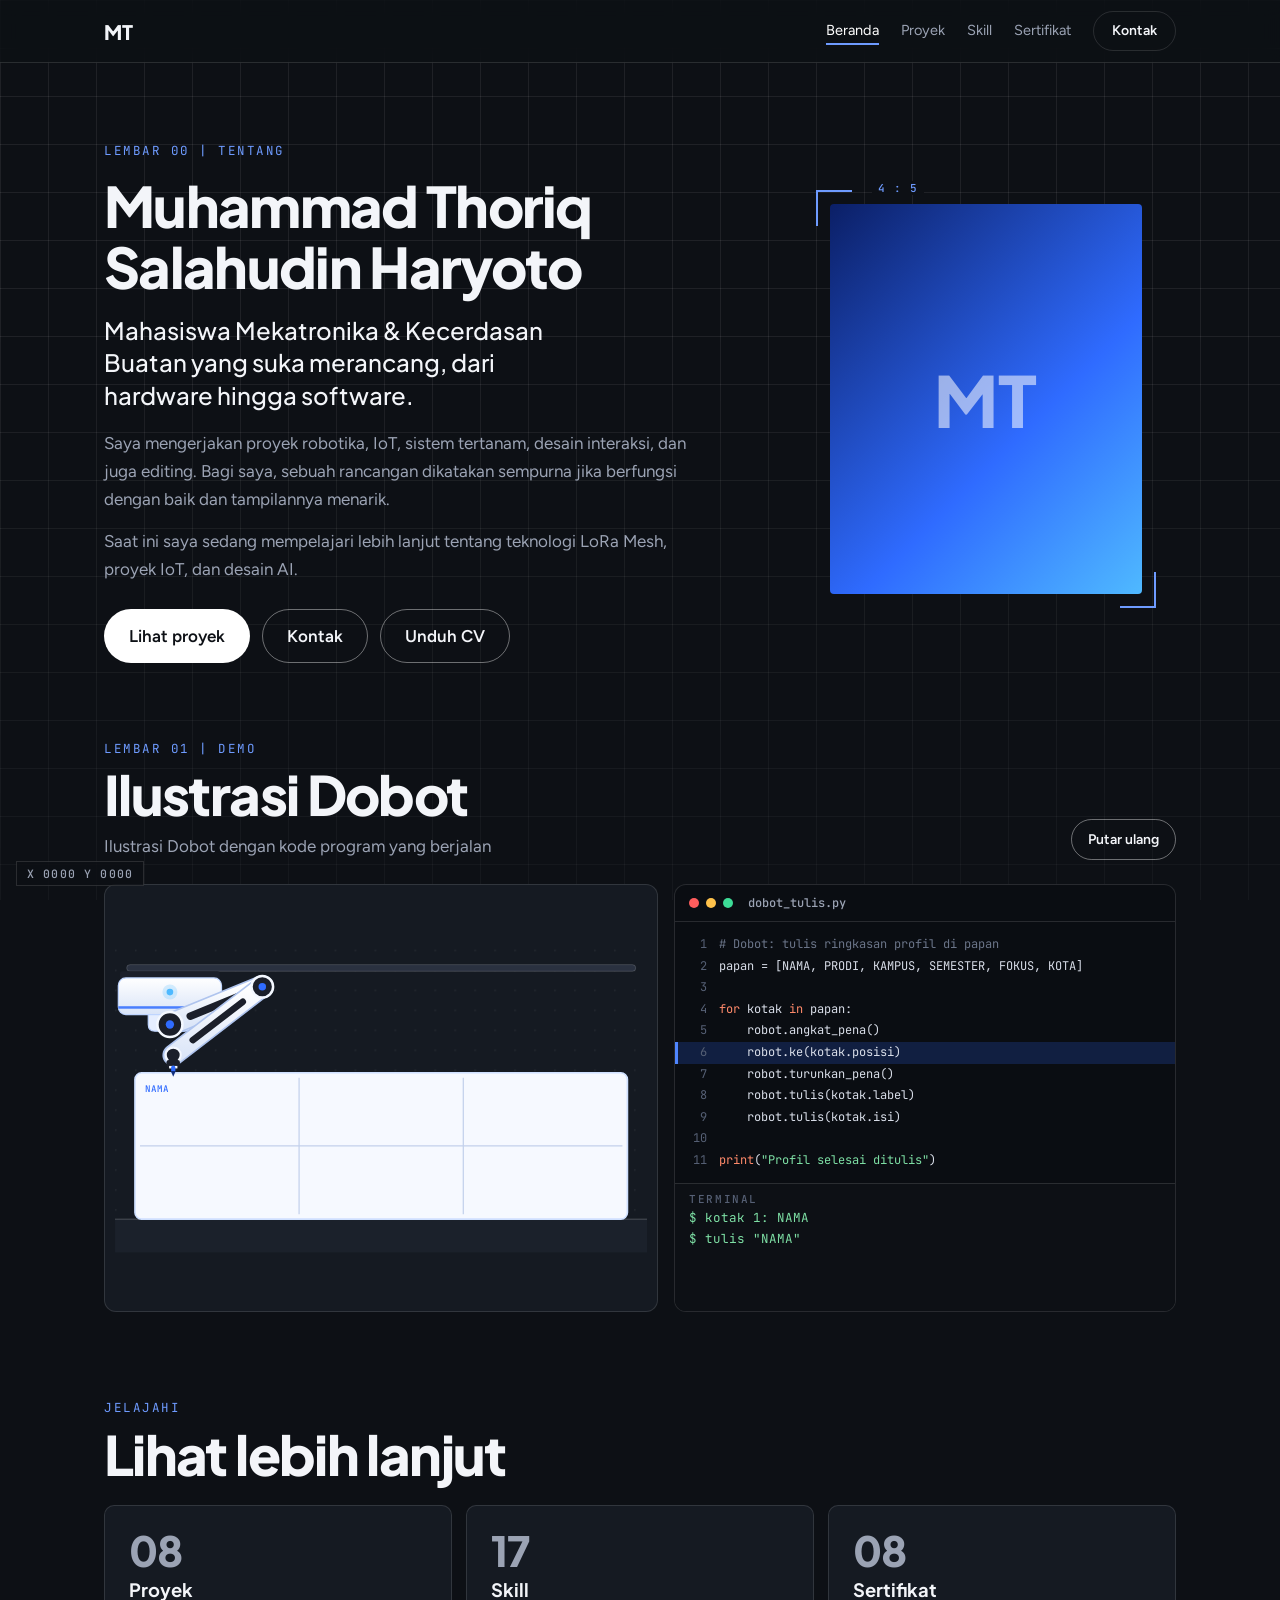
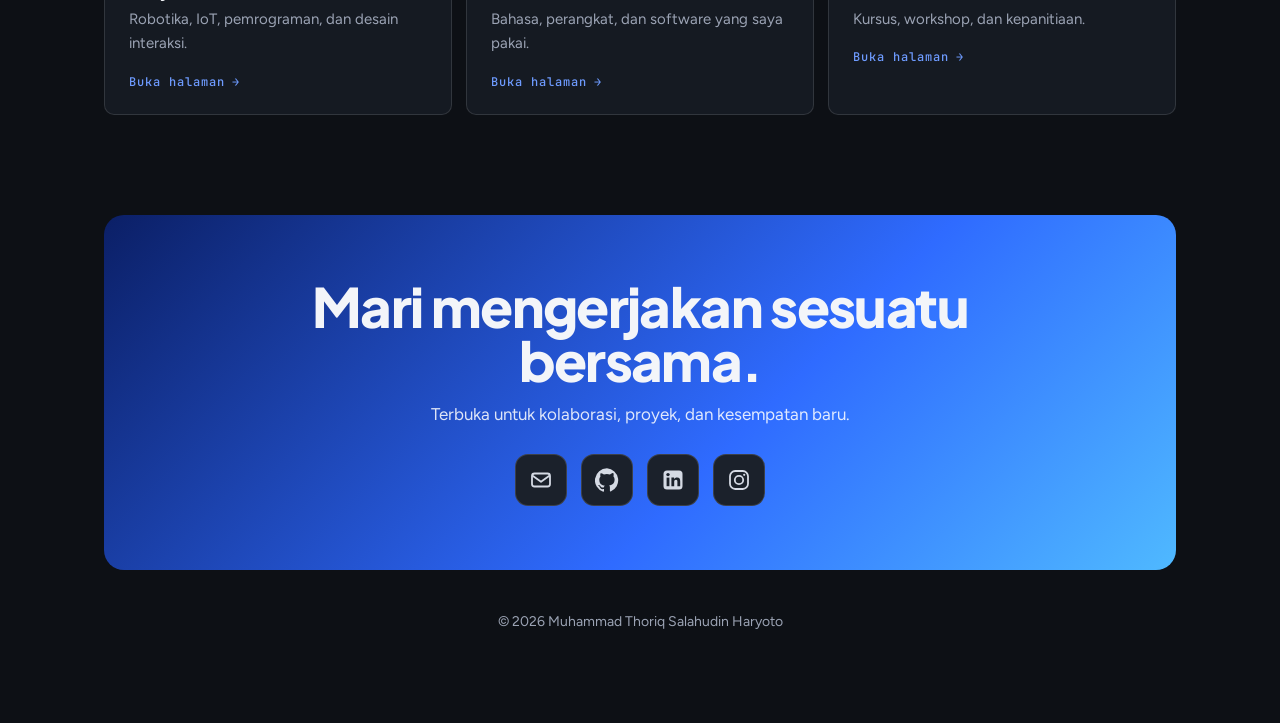
==== commit d6d0e59e: "Update index.html" ====
--- a/index.html
+++ b/index.html
@@ -4,382 +4,103 @@
 <meta charset="utf-8">
 <meta name="viewport" content="width=device-width, initial-scale=1">
 <meta name="theme-color" content="#0D1015">
-<title>Sertifikasi | Muhammad Thoriq Salahudin Haryoto</title>
-<meta name="description" content="Daftar lisensi dan sertifikasi resmi Muhammad Thoriq Salahudin Haryoto di bidang Machine Learning, Data Science, dan Python.">
+<title>Muhammad Thoriq Salahudin Haryoto | Portofolio Mekatronika & Kecerdasan Buatan</title>
+<meta name="description" content="Portofolio pribadi mahasiswa Mekatronika dan Kecerdasan Buatan: robotika, IoT, sistem tertanam, dan desain interaksi.">
 <link rel="preconnect" href="https://fonts.googleapis.com">
 <link rel="preconnect" href="https://fonts.gstatic.com" crossorigin>
 <link href="https://fonts.googleapis.com/css2?family=Plus+Jakarta+Sans:wght@500;700;800&family=Figtree:wght@400;500;600&family=JetBrains+Mono:wght@400;500&family=Caveat:wght@500;700&display=swap" rel="stylesheet">
 <link rel="stylesheet" href="style.css?v=4">
-<style>
-  /* Styling tambahan khusus halaman Sertifikasi yang menyatu dengan style.css */
-  .cert-stats {
-    display: grid;
-    grid-template-columns: repeat(auto-fit, minmax(170px, 1fr));
-    gap: 14px;
-    margin: 28px 0 36px;
-  }
-  .stat-box {
-    background: rgba(27, 33, 43, 0.55);
-    border: 1px solid rgba(255, 255, 255, 0.08);
-    border-radius: 12px;
-    padding: 18px 20px;
-    backdrop-filter: blur(8px);
-    transition: border-color 0.25s ease, transform 0.25s ease;
-  }
-  .stat-box:hover {
-    border-color: rgba(79, 185, 255, 0.35);
-    transform: translateY(-2px);
-  }
-  .stat-num {
-    font-family: 'Plus Jakarta Sans', sans-serif;
-    font-size: 1.85rem;
-    font-weight: 800;
-    color: #FFFFFF;
-    line-height: 1.1;
-    margin-bottom: 6px;
-  }
-  .stat-num.accent { color: #4FB9FF; }
-  .stat-lbl {
-    font-family: 'JetBrains Mono', monospace;
-    font-size: 0.72rem;
-    color: rgba(255, 255, 255, 0.55);
-    text-transform: uppercase;
-    letter-spacing: 0.06em;
-  }
-
-  /* Toolbar Filter & Pencarian */
-  .cert-toolbar {
-    display: flex;
-    flex-wrap: wrap;
-    align-items: center;
-    justify-content: space-between;
-    gap: 16px;
-    margin-bottom: 28px;
-    padding-bottom: 20px;
-    border-bottom: 1px solid rgba(255, 255, 255, 0.08);
-  }
-  .filter-group {
-    display: flex;
-    flex-wrap: wrap;
-    gap: 8px;
-  }
-  .f-btn {
-    font-family: 'JetBrains Mono', monospace;
-    font-size: 0.78rem;
-    padding: 8px 14px;
-    border-radius: 8px;
-    background: rgba(255, 255, 255, 0.04);
-    border: 1px solid rgba(255, 255, 255, 0.1);
-    color: rgba(255, 255, 255, 0.7);
-    cursor: pointer;
-    transition: all 0.2s ease;
-  }
-  .f-btn:hover {
-    background: rgba(255, 255, 255, 0.08);
-    color: #FFFFFF;
-  }
-  .f-btn.active {
-    background: #2F6BFF;
-    border-color: #4FB9FF;
-    color: #FFFFFF;
-    box-shadow: 0 4px 16px rgba(47, 107, 255, 0.35);
-  }
-  .search-box {
-    position: relative;
-    flex: 1;
-    min-width: 240px;
-    max-width: 320px;
-  }
-  .search-box input {
-    width: 100%;
-    box-sizing: border-box;
-    background: rgba(27, 33, 43, 0.7);
-    border: 1px solid rgba(255, 255, 255, 0.12);
-    border-radius: 8px;
-    padding: 9px 14px;
-    color: #FFFFFF;
-    font-family: 'Figtree', sans-serif;
-    font-size: 0.88rem;
-    outline: none;
-    transition: border-color 0.2s ease;
-  }
-  .search-box input:focus {
-    border-color: #4FB9FF;
-  }
-  .search-box input::placeholder {
-    color: rgba(255, 255, 255, 0.4);
-  }
-
-  /* Grid Kartu Sertifikat */
-  .cert-grid {
-    display: grid;
-    grid-template-columns: repeat(auto-fill, minmax(320px, 1fr));
-    gap: 20px;
-  }
-  .cert-card {
-    background: rgba(27, 33, 43, 0.6);
-    border: 1px solid rgba(255, 255, 255, 0.09);
-    border-radius: 14px;
-    padding: 24px;
-    display: flex;
-    flex-direction: column;
-    justify-content: space-between;
-    position: relative;
-    overflow: hidden;
-    backdrop-filter: blur(10px);
-    transition: transform 0.28s ease, border-color 0.28s ease, box-shadow 0.28s ease;
-  }
-  .cert-card:hover {
-    transform: translateY(-5px);
-    border-color: rgba(79, 185, 255, 0.45);
-    box-shadow: 0 16px 36px -12px rgba(18, 48, 127, 0.5);
-  }
-  .cert-card.featured {
-    grid-column: 1 / -1;
-    background: linear-gradient(135deg, rgba(47, 107, 255, 0.16) 0%, rgba(27, 33, 43, 0.85) 100%);
-    border-color: rgba(79, 185, 255, 0.4);
-  }
-  .cert-top {
-    display: flex;
-    align-items: center;
-    justify-content: space-between;
-    gap: 10px;
-    margin-bottom: 14px;
-  }
-  .cert-badge {
-    font-family: 'JetBrains Mono', monospace;
-    font-size: 0.73rem;
-    font-weight: 500;
-    padding: 4px 10px;
-    border-radius: 6px;
-    background: rgba(47, 107, 255, 0.18);
-    border: 1px solid rgba(79, 185, 255, 0.35);
-    color: #4FB9FF;
-  }
-  .cert-card.featured .cert-badge {
-    background: #2F6BFF;
-    color: #FFFFFF;
-    border-color: #4FB9FF;
-  }
-  .cert-date {
-    font-family: 'JetBrains Mono', monospace;
-    font-size: 0.75rem;
-    color: rgba(255, 255, 255, 0.5);
-  }
-  .cert-title {
-    font-family: 'Plus Jakarta Sans', sans-serif;
-    font-size: 1.2rem;
-    font-weight: 700;
-    color: #FFFFFF;
-    margin: 0 0 8px 0;
-    line-height: 1.35;
-  }
-  .cert-card.featured .cert-title {
-    font-size: 1.5rem;
-  }
-  .cert-issuer {
-    font-family: 'JetBrains Mono', monospace;
-    font-size: 0.78rem;
-    color: #4FB9FF;
-    margin: 0 0 12px 0;
-  }
-  .cert-desc {
-    font-family: 'Figtree', sans-serif;
-    font-size: 0.92rem;
-    color: rgba(255, 255, 255, 0.72);
-    line-height: 1.6;
-    margin: 0 0 20px 0;
-  }
-  .cert-courses {
-    display: flex;
-    flex-wrap: wrap;
-    gap: 8px;
-    margin-bottom: 22px;
-  }
-  .course-pill {
-    font-family: 'JetBrains Mono', monospace;
-    font-size: 0.72rem;
-    padding: 5px 10px;
-    border-radius: 6px;
-    background: rgba(255, 255, 255, 0.05);
-    border: 1px solid rgba(255, 255, 255, 0.1);
-    color: rgba(255, 255, 255, 0.85);
-  }
-  .cert-foot {
-    border-top: 1px solid rgba(255, 255, 255, 0.08);
-    padding-top: 16px;
-    margin-top: auto;
-  }
-  .cert-actions {
-    display: flex;
-    flex-wrap: wrap;
-    gap: 10px;
-    margin-bottom: 10px;
-  }
-  .cert-actions .b {
-    font-size: 0.82rem;
-    padding: 8px 14px;
-    cursor: pointer;
-  }
-  .cert-id {
-    font-family: 'JetBrains Mono', monospace;
-    font-size: 0.68rem;
-    color: rgba(255, 255, 255, 0.4);
-    word-break: break-all;
-  }
-
-  /* Modal Pratinjau PDF bergaya jendela kode (.win) */
-  .pdf-modal {
-    position: fixed;
-    inset: 0;
-    z-index: 999;
-    background: rgba(13, 16, 21, 0.85);
-    backdrop-filter: blur(8px);
-    display: none;
-    align-items: center;
-    justify-content: center;
-    padding: 20px;
-  }
-  .pdf-modal.open {
-    display: flex;
-  }
-  .pdf-win {
-    width: 100%;
-    max-width: 960px;
-    height: 85vh;
-    background: #1B212B;
-    border: 1px solid rgba(255, 255, 255, 0.15);
-    border-radius: 12px;
-    display: flex;
-    flex-direction: column;
-    overflow: hidden;
-    box-shadow: 0 24px 60px rgba(0, 0, 0, 0.6);
-  }
-  .pdf-wh {
-    display: flex;
-    align-items: center;
-    justify-content: space-between;
-    padding: 12px 16px;
-    background: #12161E;
-    border-bottom: 1px solid rgba(255, 255, 255, 0.08);
-  }
-  .pdf-wh-left {
-    display: flex;
-    align-items: center;
-    gap: 8px;
-    overflow: hidden;
-  }
-  .pdf-wh-left i {
-    width: 10px;
-    height: 10px;
-    border-radius: 50%;
-    display: inline-block;
-    background: rgba(255, 255, 255, 0.2);
-  }
-  .pdf-wh-left i:nth-child(1) { background: #FF5F56; }
-  .pdf-wh-left i:nth-child(2) { background: #FFBD2E; }
-  .pdf-wh-left i:nth-child(3) { background: #27C93F; }
-  .pdf-fn {
-    font-family: 'JetBrains Mono', monospace;
-    font-size: 0.8rem;
-    color: rgba(255, 255, 255, 0.85);
-    margin-left: 8px;
-    white-space: nowrap;
-    overflow: hidden;
-    text-overflow: ellipsis;
-  }
-  .pdf-close {
-    font-family: 'JetBrains Mono', monospace;
-    font-size: 0.75rem;
-    background: rgba(255, 255, 255, 0.08);
-    border: 1px solid rgba(255, 255, 255, 0.15);
-    color: #FFFFFF;
-    padding: 5px 12px;
-    border-radius: 6px;
-    cursor: pointer;
-  }
-  .pdf-close:hover {
-    background: rgba(255, 95, 86, 0.25);
-    border-color: #FF5F56;
-  }
-  .pdf-frame {
-    flex: 1;
-    width: 100%;
-    border: 0;
-    background: #0D1015;
-  }
-</style>
 </head>
-<body data-page="sertifikasi" data-title="Sertifikasi & Lisensi Resmi">
+<body data-page="home" data-title="Portofolio Mekatronika & Kecerdasan Buatan">
 <div class="gridlit" id="gridlit" aria-hidden="true"></div>
 <div class="glow" id="glow" aria-hidden="true"></div>
 
 <nav class="nav" id="nav"></nav>
 
 <main>
-  <section class="wrap" id="top">
-    <div class="sh">
-      <div>
-        <span class="mono">Lembar 03 | Kredensial & Lisensi</span>
-        <h1>Sertifikasi Kompetensi</h1>
-        <p class="sub">Bukti kelulusan kurikulum Machine Learning, Data Science, dan pemrograman Python dari IBM Developer Skills Network & Cognitive Class.</p>
-      </div>
-      <div class="acts">
-        <a class="b o" href="index.html">← Kembali ke Beranda</a>
+  <header class="wrap hero" id="top">
+    <div>
+      <span class="mono">Lembar 00 | Tentang</span>
+      <h1 id="hName">[Nama Kamu]</h1>
+      <p class="tag">Mahasiswa Mekatronika & Kecerdasan Buatan yang suka merancang, dari hardware hingga software.</p>
+      <p class="d">Saya mengerjakan proyek robotika, IoT, sistem tertanam, desain interaksi, dan juga editing. Bagi saya, sebuah rancangan dikatakan sempurna jika berfungsi dengan baik dan tampilannya menarik.</p>
+      <p class="d">Saat ini saya sedang mempelajari lebih lanjut tentang teknologi LoRa Mesh, proyek IoT, dan desain AI.</p>
+      <div class="btns">
+        <a class="b w" href="proyek.html">Lihat proyek</a>
+        <a class="b o" href="#kontak">Kontak</a>
+        <a class="b o" id="cvBtn" href="#" hidden>Unduh CV</a>
       </div>
     </div>
+    <div class="frame">
+      <!-- Foto: simpan sebagai foto.jpg -->
+      <div class="pic">NK</div>
+      <span class="dim t">4 : 5</span>
+    </div>
+  </header>
+  <dl class="sr" id="info" aria-label="Ringkasan profil"></dl>
 
-    <!-- Ringkasan Statistik -->
-    <div class="cert-stats" aria-label="Statistik sertifikasi">
-      <div class="stat-box">
-        <div class="stat-num accent">08</div>
-        <div class="stat-lbl">Total Sertifikat</div>
-      </div>
-      <div class="stat-box">
-        <div class="stat-num">01</div>
-        <div class="stat-lbl">Learning Path</div>
-      </div>
-      <div class="stat-box">
-        <div class="stat-num">IBM</div>
-        <div class="stat-lbl">Skills Network</div>
-      </div>
-      <div class="stat-box">
-        <div class="stat-num">2026</div>
-        <div class="stat-lbl">Tahun Terbit</div>
+  <section class="wrap" id="demo" style="padding-top:0">
+    <div class="sh">
+      <div><span class="mono">Lembar 01 | Demo</span><h2>Ilustrasi Dobot</h2>
+      <p class="sub">Ilustrasi Dobot dengan kode program yang berjalan</p></div>
+      <div class="acts">
+        <button class="b o" type="button" data-m="write">Putar ulang</button>
       </div>
     </div>
-
-    <!-- Filter Kategori & Pencarian -->
-    <div class="cert-toolbar">
-      <div class="filter-group" role="tablist" aria-label="Filter kategori sertifikat">
-        <button class="f-btn active" type="button" data-filter="all">Semua [08]</button>
-        <button class="f-btn" type="button" data-filter="Learning Path">Learning Path [01]</button>
-        <button class="f-btn" type="button" data-filter="Machine Learning">Machine Learning [05]</button>
-        <button class="f-btn" type="button" data-filter="Data Science">Data Science & Python [02]</button>
+    <div class="demo">
+      <div class="scene">
+        <svg id="sc" viewBox="0 -32 640 372" role="img" aria-label="Animasi Dobot putih-biru di bagian atas yang menurunkan pena dan menulis ringkasan profil pada papan berisi enam kotak">
+          <defs id="df"><pattern id="dots" width="24" height="24" patternUnits="userSpaceOnUse"><circle cx="1" cy="1" r="1" fill="rgba(255,255,255,.08)"/></pattern><linearGradient id="bw" x1="0" y1="0" x2="0" y2="1"><stop offset="0" stop-color="#FFFFFF"/><stop offset="1" stop-color="#D9E4F8"/></linearGradient><linearGradient id="aw" x1="0" y1="0" x2="0" y2="1"><stop offset="0" stop-color="#FFFFFF"/><stop offset="1" stop-color="#DCE6F8"/></linearGradient></defs>
+          <rect y="-32" width="640" height="332" fill="url(#dots)"/>
+          <rect y="300" width="640" height="40" fill="#1B212B"/>
+          <line x1="0" y1="300" x2="640" y2="300" stroke="rgba(255,255,255,.28)"/>
+          <!-- papan 3 x 2 -->
+          <rect x="24" y="124" width="592" height="176" rx="8" fill="#F6F9FF" stroke="#CFE0FF" stroke-width="2"/>
+          <path d="M221.3 130V294M418.7 130V294M30 212H610" stroke="#C3D1EC" stroke-width="1.5" fill="none"/>
+          <g id="board"></g>
+          <!-- Dobot -->
+          <rect x="14" y="-6" width="612" height="8" rx="4" fill="#2A3140" stroke="rgba(255,255,255,.18)"/>
+          <g id="bd">
+            <rect x="-60" y="2" width="120" height="10" rx="3" fill="#1B1F2A"/>
+            <rect x="-62" y="10" width="124" height="44" rx="9" fill="url(#bw)" stroke="#BFD5FF" stroke-width="1.5"/>
+            <rect x="-62" y="44" width="124" height="3" fill="#2F6BFF" opacity=".85"/>
+            <circle cx="0" cy="27" r="4" fill="#4FB9FF"/><circle cx="0" cy="27" r="9" fill="#4FB9FF" opacity=".22"/>
+            <path d="M-26 54 H26 V66 Q26 74 18 74 H-18 Q-26 74 -26 66 Z" fill="#E6EEFF" stroke="#BFD5FF" stroke-width="1.5"/>
+          </g>
+          <g id="arm">
+            <line id="a1o" stroke="#AFC4EE" stroke-width="28" stroke-linecap="round"/>
+            <line id="a1w" stroke="url(#aw)" stroke-width="24" stroke-linecap="round"/>
+            <line id="a1k" stroke="#1B1F2A" stroke-width="9" stroke-linecap="round"/>
+            <line id="a2o" stroke="#AFC4EE" stroke-width="26" stroke-linecap="round"/>
+            <line id="a2w" stroke="url(#aw)" stroke-width="22" stroke-linecap="round"/>
+            <line id="a2k" stroke="#1B1F2A" stroke-width="8" stroke-linecap="round"/>
+            <g id="h0"><circle r="15" fill="#1B1F2A" stroke="#F4F8FF" stroke-width="3"/><circle r="5" fill="#2F6BFF"/></g>
+            <g id="h1"><circle r="13" fill="#1B1F2A" stroke="#F4F8FF" stroke-width="3"/><circle r="4.5" fill="#2F6BFF"/></g>
+          </g>
+          <g id="tl">
+            <circle r="9" fill="#1B1F2A" stroke="#F4F8FF" stroke-width="2.5"/>
+            <rect x="-8" y="6" width="16" height="9" rx="2.5" fill="#1B1F2A"/>
+            <rect x="-5" y="13" width="10" height="3" fill="#F4F8FF"/>
+            <line x1="0" y1="15" x2="0" y2="19" stroke="#2F6BFF" stroke-width="5" stroke-linecap="round"/>
+            <path d="M-3 19 L3 19 L0 26 Z" fill="#12307F"/>
+          </g>
+        </svg>
       </div>
-      <div class="search-box">
-        <input type="search" id="certSearch" placeholder="Cari judul atau kode (mis. ML0101EN)..." aria-label="Cari sertifikat">
+      <div class="win">
+        <div class="wh"><i></i><i></i><i></i><span id="fn">dobot_tulis.py</span></div>
+        <pre class="src" id="src" aria-label="Contoh program Dobot"></pre>
+        <div class="logh">TERMINAL</div>
+        <div class="log" id="lg"></div>
       </div>
     </div>
+  </section>
 
-    <!-- Daftar Sertifikat -->
-    <div class="cert-grid" id="certGrid"></div>
+  <section class="wrap" id="jelajah">
+    <span class="mono">Jelajahi</span>
+    <h2 style="margin-bottom:24px">Lihat lebih lanjut</h2>
+    <div class="tzs" id="tz"></div>
   </section>
 </main>
-
-<!-- Modal Pratinjau Dokumen PDF -->
-<div class="pdf-modal" id="pdfModal" role="dialog" aria-modal="true" aria-labelledby="pdfTitle">
-  <div class="pdf-win">
-    <div class="pdf-wh">
-      <div class="pdf-wh-left">
-        <i></i><i></i><i></i>
-        <span class="pdf-fn" id="pdfTitle">sertifikat.pdf</span>
-      </div>
-      <button class="pdf-close" type="button" id="pdfClose">Tutup [ESC]</button>
-    </div>
-    <iframe class="pdf-frame" id="pdfFrame" src="" title="Pratinjau PDF Sertifikat"></iframe>
-  </div>
-</div>
 
 <div class="band" id="kontak"></div>
 <footer id="foot"></footer>
@@ -388,203 +109,5 @@
 
 <script src="data.js?v=3"></script>
 <script src="app.js?v=4"></script>
-<script>
-(function() {
-  const CERTS = [
-    {
-      title: "Machine Learning Basics",
-      code: "LEARNING PATH",
-      category: "Learning Path",
-      issuer: "IBM Skills Network · Cognitive Class",
-      date: "06 Nov 2026",
-      featured: true,
-      desc: "Menyelesaikan seluruh rangkaian kurikulum Machine Learning Basics yang mencakup pemodelan regresi, klasterisasi K-Means, klasifikasi medis/biologis, serta dasar Reinforcement & Deep Learning.",
-      courses: [
-        "Regression for Car Mileage & Diamond Price",
-        "Customer Clustering with KMeans",
-        "A Quick Introduction to Machine Learning",
-        "Reinforcement Learning & Deep Learning Essentials",
-        "Classification for Flower and Tumors"
-      ],
-      verifyUrl: "https://cognitiveclass.ai/certificates/3e57a30f-4acb-4cdb-b977-d33cbba11aa7",
-      pdfFile: "Machine Learning Basics.pdf",
-      certId: "3e57a30f-4acb-4cdb-b977-d33cbba11aa7"
-    },
-    {
-      title: "A Quick Introduction to Machine Learning",
-      code: "ML0104EN",
-      category: "Machine Learning",
-      issuer: "IBM Developer Skills Network",
-      date: "06 Nov 2026",
-      featured: false,
-      desc: "Pengenalan komprehensif mengenai arsitektur dasar, alur kerja pelatihan model, dan taksonomi algoritma Machine Learning.",
-      verifyUrl: "https://courses.cognitiveclass.ai/certificates/ccb9a800cddf4a478fbdf8de212f0926",
-      pdfFile: "A quick introduction to machine learning.pdf",
-      certId: "ccb9a800cddf4a478fbdf8de212f0926"
-    },
-    {
-      title: "Precise Predictions: Classification for Flower and Tumors",
-      code: "GPXX0TRPEN",
-      category: "Machine Learning",
-      issuer: "IBM Developer Skills Network",
-      date: "06 Nov 2026",
-      featured: false,
-      desc: "Penerapan algoritma klasifikasi terawasi (Supervised Learning) untuk prediksi presisi pada dataset spesies bunga dan deteksi tumor.",
-      verifyUrl: "https://courses.cognitiveclass.ai/certificates/93b0fe1b6db4417fa4ed88a4746a21f5",
-      pdfFile: "Classification for flower and Tumors.pdf",
-      certId: "93b0fe1b6db4417fa4ed88a4746a21f5"
-    },
-    {
-      title: "Customer Clustering with KMeans to Boost Business Strategy",
-      code: "GPXX0MYYEN",
-      category: "Machine Learning",
-      issuer: "IBM Developer Skills Network",
-      date: "06 Nov 2026",
-      featured: false,
-      desc: "Segmentasi perilaku pelanggan menggunakan algoritma Unsupervised Learning K-Means untuk mendukung pengambilan keputusan bisnis.",
-      verifyUrl: "https://courses.cognitiveclass.ai/certificates/470b16bde4f4477089d75253700c97b7",
-      pdfFile: "Customer Clustering with Kmeans to Boost Business Straregy.pdf",
-      certId: "470b16bde4f4477089d75253700c97b7"
-    },
-    {
-      title: "Predictions: Regression for Car Mileage and Diamond Price",
-      code: "GPXX0AEIEN",
-      category: "Machine Learning",
-      issuer: "IBM Developer Skills Network",
-      date: "06 Nov 2026",
-      featured: false,
-      desc: "Pemodelan regresi prediktif untuk mengestimasi efisiensi konsumsi bahan bakar kendaraan dan valuasi harga berlian.",
-      verifyUrl: "https://courses.cognitiveclass.ai/certificates/8e766ddf32274e678fb8a6a37c9047b6",
-      pdfFile: "Regression For Car Mileage and Diamond Price.pdf",
-      certId: "8e766ddf32274e678fb8a6a37c9047b6"
-    },
-    {
-      title: "Data Analysis with Python",
-      code: "DA0101EN",
-      category: "Data Science",
-      issuer: "IBM · Cognitive Class",
-      date: "06 Nov 2026",
-      featured: false,
-      desc: "Eksplorasi data (EDA), pembersihan dataset, pemodelan regresi linier/polinomial, dan evaluasi pipeline statistik menggunakan Python.",
-      verifyUrl: "https://courses.cognitiveclass.ai/certificates/19f9030bcb3f4268b8b04fdb0ab2cc50",
-      pdfFile: "Data Analysis With Python.pdf",
-      certId: "19f9030bcb3f4268b8b04fdb0ab2cc50"
-    },
-    {
-      title: "Machine Learning with Python",
-      code: "ML0101EN",
-      category: "Machine Learning",
-      issuer: "IBM · Cognitive Class",
-      date: "02 Nov 2026",
-      featured: false,
-      desc: "Implementasi algoritma regresi, klasifikasi (KNN, Decision Trees, SVM), klasterisasi, dan sistem rekomendasi dengan Scikit-Learn.",
-      verifyUrl: "https://courses.cognitiveclass.ai/certificates/2d2edeb5983d407a912c613e279c8b01",
-      pdfFile: "Machine Learning with Python.pdf",
-      certId: "2d2edeb5983d407a912c613e279c8b01"
-    },
-    {
-      title: "Python 101 for Data Science",
-      code: "PY0101EN",
-      category: "Data Science",
-      issuer: "IBM · Cognitive Class",
-      date: "02 Nov 2026",
-      featured: false,
-      desc: "Fundamental pemrograman Python untuk sains data yang mencakup struktur data, fungsi, manipulasi berkas, serta komputasi NumPy dan Pandas.",
-      verifyUrl: "https://courses.cognitiveclass.ai/certificates/5a95582dbaa147f3a17ce4005f78d614",
-      pdfFile: "Python 101 For Data Science.pdf",
-      certId: "5a95582dbaa147f3a17ce4005f78d614"
-    }
-  ];
-
-  const grid = document.getElementById('certGrid');
-  const searchInput = document.getElementById('certSearch');
-  const filterBtns = document.querySelectorAll('.f-btn');
-  const modal = document.getElementById('pdfModal');
-  const pdfFrame = document.getElementById('pdfFrame');
-  const pdfTitle = document.getElementById('pdfTitle');
-  const pdfClose = document.getElementById('pdfClose');
-
-  let currentFilter = 'all';
-
-  function renderCards() {
-    const q = searchInput.value.trim().toLowerCase();
-    const filtered = CERTS.filter(c => {
-      const matchCat = currentFilter === 'all' || c.category === currentFilter;
-      const matchText = c.title.toLowerCase().includes(q) ||
-                        c.code.toLowerCase().includes(q) ||
-                        c.desc.toLowerCase().includes(q);
-      return matchCat && matchText;
-    });
-
-    if (!filtered.length) {
-      grid.innerHTML = `<p class="sub" style="grid-column: 1/-1; text-align:center; padding: 40px 0;">Tidak ada sertifikat yang cocok dengan pencarian Anda.</p>`;
-      return;
-    }
-
-    grid.innerHTML = filtered.map(c => {
-      const pillsHTML = c.courses
-        ? `<div class="cert-courses">${c.courses.map(item => `<span class="course-pill">${item}</span>`).join('')}</div>`
-        : '';
-
-      return `
-        <article class="cert-card ${c.featured ? 'featured' : ''}">
-          <div>
-            <div class="cert-top">
-              <span class="cert-badge">${c.code}</span>
-              <span class="cert-date">${c.date}</span>
-            </div>
-            <h2 class="cert-title">${c.title}</h2>
-            <p class="cert-issuer">${c.issuer}</p>
-            <p class="cert-desc">${c.desc}</p>
-            ${pillsHTML}
-          </div>
-          <div class="cert-foot">
-            <div class="cert-actions">
-              <a class="b w" href="${c.verifyUrl}" target="_blank" rel="noopener noreferrer">Verifikasi Kredensial ↗</a>
-              <button class="b o preview-btn" type="button" data-pdf="${c.pdfFile}" data-title="${c.pdfFile}">Buka PDF</button>
-              <a class="b o" href="${c.pdfFile}" download>Unduh</a>
-            </div>
-            <div class="cert-id">ID: ${c.certId}</div>
-          </div>
-        </article>
-      `;
-    }).join('');
-
-    document.querySelectorAll('.preview-btn').forEach(btn => {
-      btn.addEventListener('click', () => {
-        pdfTitle.textContent = btn.dataset.title;
-        pdfFrame.src = encodeURI(btn.dataset.pdf);
-        modal.classList.add('open');
-      });
-    });
-  }
-
-  filterBtns.forEach(btn => {
-    btn.addEventListener('click', () => {
-      filterBtns.forEach(b => b.classList.remove('active'));
-      btn.classList.add('active');
-      currentFilter = btn.dataset.filter;
-      renderCards();
-    });
-  });
-
-  searchInput.addEventListener('input', renderCards);
-
-  function closeModal() {
-    modal.classList.remove('open');
-    pdfFrame.src = '';
-  }
-
-  pdfClose.addEventListener('click', closeModal);
-  modal.addEventListener('click', (e) => {
-    if (e.target === modal) closeModal();
-  });
-  window.addEventListener('keydown', (e) => {
-    if (e.key === 'Escape' && modal.classList.contains('open')) closeModal();
-  });
-
-  renderCards();
-})();
-</script>
 </body>
 </html>
